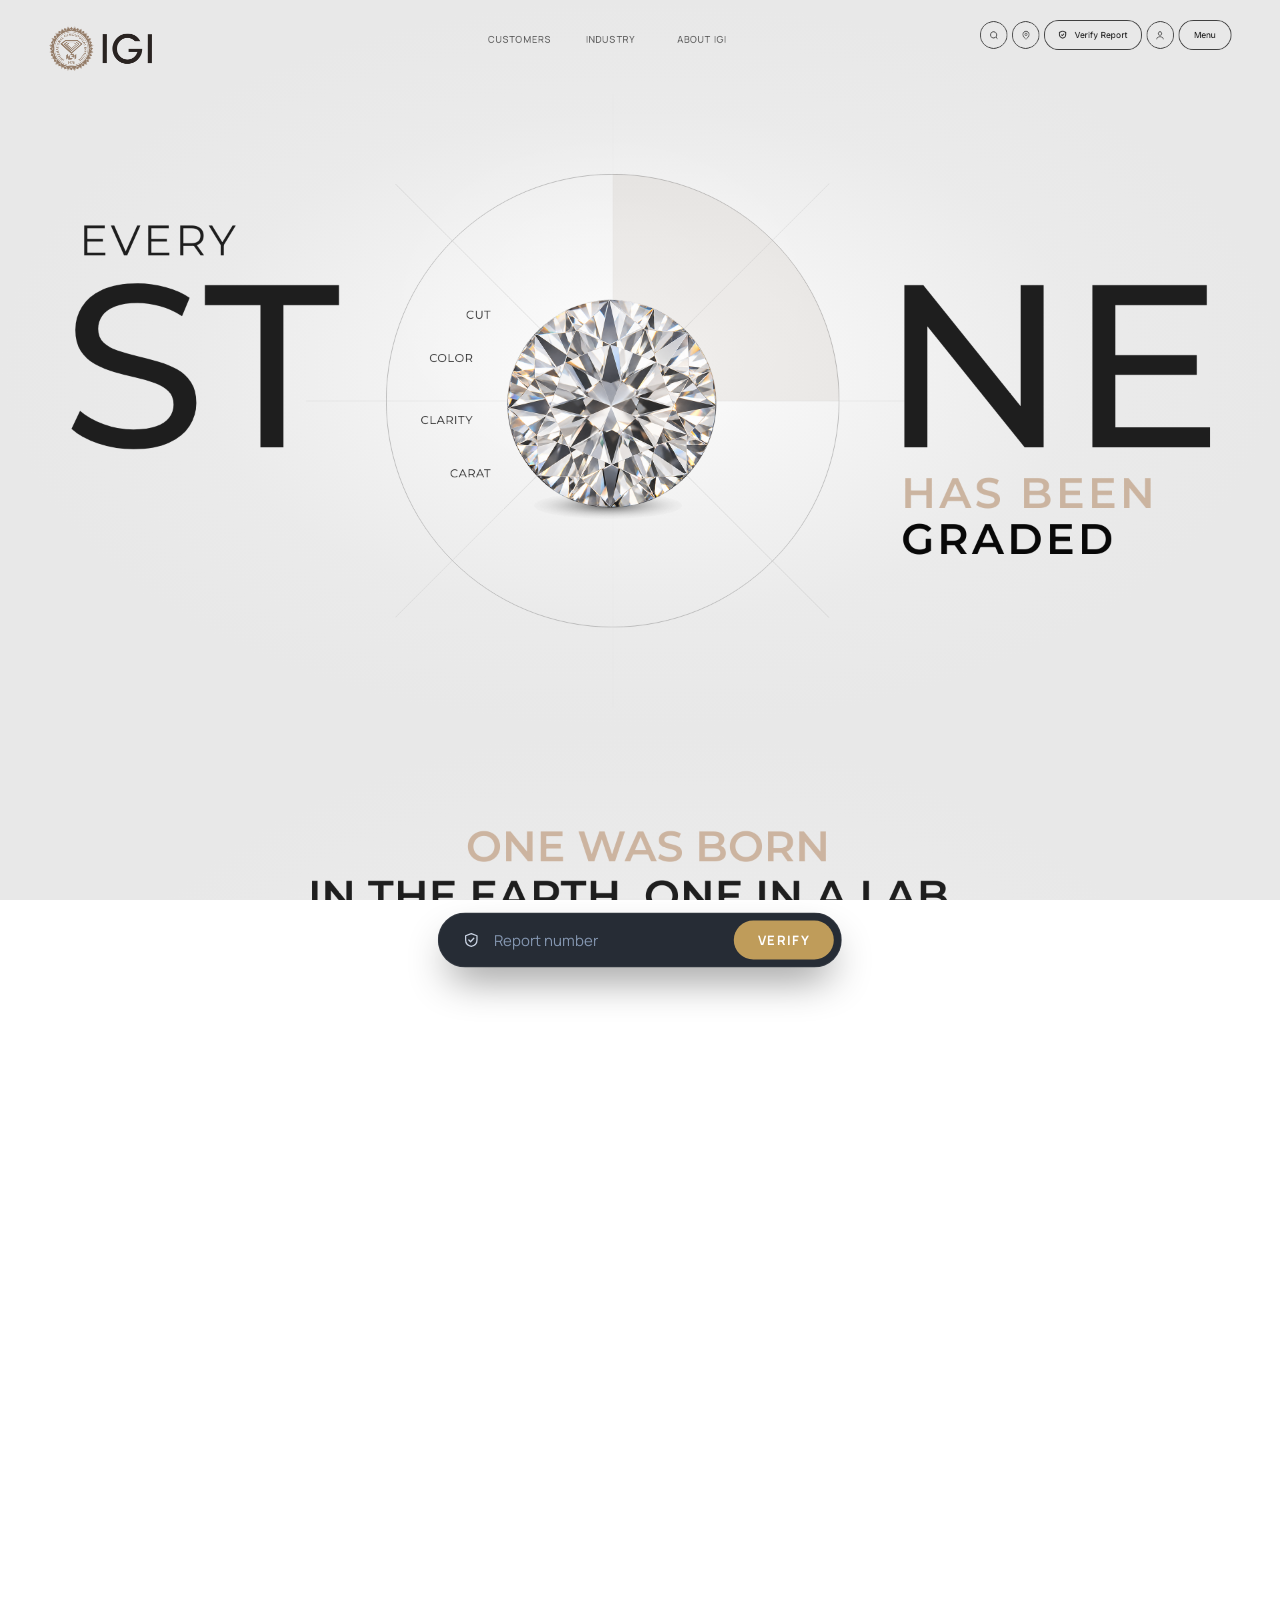
==== index.html @ 4af44712 "Moment section: looping muted background video (no controls, not clickable) over the picture Co-Auth" ====
<!doctype html>
<html lang="en">
<head>
<meta charset="utf-8">
<meta name="viewport" content="width=device-width, initial-scale=1">
<title>IGI – Every Stone Carries a Story</title>
<link rel="preconnect" href="https://fonts.googleapis.com">
<link rel="preconnect" href="https://fonts.gstatic.com" crossorigin>
<link href="https://fonts.googleapis.com/css2?family=Inter:wght@400&family=Manrope:wght@300;400&family=Montserrat:wght@400;500;600;700&display=swap" rel="stylesheet">
<link rel="stylesheet" href="styles.css">
</head>
<body>
<div id="viewport"><div id="pin"><main id="stage">
<div class="a " style="left:504px;top:2111.489px;width:1152px;height:917.63px"><img src="assets/glow.svg" alt="" class="fill"></div>
<div class="a " style="left:0;top:1093px;width:1920px;height:1533px;opacity:.5;background:radial-gradient(ellipse 960px 766.5px at 50% 50%,#f8f8f8 0,rgba(189,189,189,.62) 69.7%,#d1d1d1 100%)"></div>
<div class="a " style="left:0;top:4834px;width:1920px;height:1174px;opacity:.5;background:radial-gradient(ellipse 960px 587px at 50% 50%,#f8f8f8 0,rgba(189,189,189,.62) 69.7%,#d1d1d1 100%)"></div>
<div class="a " style="left:570.048px;top:3861.228px;width:1152px;height:918.485px"><img src="assets/glow1.svg" alt="" class="fill"></div>
<div class="a " style="left:0;top:0px;width:1920px;height:1093px;opacity:.5;background:radial-gradient(ellipse 960px 546.5px at 50% 50%,#f8f8f8 0,rgba(189,189,189,.62) 69.7%,#d1d1d1 100%)"></div>
<div class="a " style="left:332.928px;top:10.262px;width:1152px;height:918.485px"><img src="assets/glow1.svg" alt="" class="fill"></div>
<div class="a " style="left:0;top:7050px;width:1920px;height:1093px;opacity:.5;background:radial-gradient(ellipse 960px 546.5px at 50% 50%,#f8f8f8 0,rgba(189,189,189,.62) 69.7%,#d1d1d1 100%)"></div>
<div class="a" id="site-header" style="left:0;top:0">
<div class="a " style="left:74px;top:40px;width:154px;height:66px"><img src="assets/untitled21.png" alt="" class="cover"></div>
<nav class="a" style="left:732px;top:49px;width:357px;height:24px">
  <a class="navlink" href="#customers" style="left:0">Customers</a>
  <a class="navlink" href="#industry" style="left:147px">Industry</a>
  <a class="navlink" href="#about" style="left:284px">About IGI</a></nav>
<div class="a hdr-row" style="left:1470px;top:30px"><a class="hbtn" href="#"><img src="assets/ibtn.svg" alt="" class="hbg"><img src="assets/frame.svg" alt="" class="hico"></a><a class="hbtn" href="#"><img src="assets/ibtn.svg" alt="" class="hbg"><img src="assets/frame1.svg" alt="" class="hico"></a><a class="hpill" href="#" style="width:146.5px"><img src="assets/pill.svg" alt="" class="hbg"><span class="hin"><img src="assets/frame2.svg" alt="" class="hico"><span class="inter">Verify Report</span></span></a><a class="hbtn" href="#"><img src="assets/ibtn.svg" alt="" class="hbg"><img src="assets/frame3.svg" alt="" class="hico"></a><a class="hpill" href="#" style="width:79px"><img src="assets/pill1.svg" alt="" class="hbg"><span class="hin"><span class="inter">Menu</span></span></a></div>
</div>
<div class="a" id="hero" style="left:0;top:0">
<div class="a" id="hero-ring"><div class="a " style="left:579px;top:261px;width:680px;height:680px"><img src="assets/ellipse2.svg" alt="" class="fill"></div><div class="a fill-disc" id="fill" style="left:579px;top:261px;width:680px;height:680px"></div><div class="a" id="wedge" style="left:579px;top:261px;width:680px;height:680px"><div class="a" style="left:50%;right:0;top:0;bottom:50%"><img src="assets/ellipse3.svg" alt="" class="fill"></div><div class="a" style="left:50%;top:0;width:50%;height:50%"><div class="a" style="inset:-0.74% -0.74% 0 0"><img src="assets/ellipse4.svg" alt="" class="fill"></div></div></div><div class="a" style="left:0;top:0"><div class="a" style="left:458.5px;top:601px;width:921px;height:0;transform:rotate(90deg)"><img class="ln thin" src="assets/line13.svg" alt=""></div><div class="a" style="left:459px;top:601px;width:920px;height:0;transform:rotate(0deg)"><img class="ln thin" src="assets/line14.svg" alt=""></div><div class="a" style="left:458.996px;top:601px;width:920.008px;height:0;transform:rotate(45deg)"><img class="ln thin" src="assets/line15.svg" alt=""></div><div class="a" style="left:458.996px;top:601px;width:920.008px;height:0;transform:rotate(135deg)"><img class="ln thin" src="assets/line17.svg" alt=""></div></div></div>
<div class="a" id="words" style="left:0;top:0"><div class="word final"><span class="wl">ST</span><span class="wr">NE</span></div><div class="a cimg" style="left:689px;top:373.5px;width:460px;height:455px"><img src="assets/hero/circle/1.png" alt="" draggable="false" class="cover"></div><div class="a cimg" style="left:678px;top:371px;width:482px;height:460px"><img src="assets/hero/circle/2.png" alt="" draggable="false" class="cover"></div><div class="a cimg" style="left:704px;top:420px;width:430px;height:362px"><img src="assets/hero/circle/3.png" alt="" draggable="false" class="cover"></div><div class="a cimg" style="left:736.5px;top:429px;width:365px;height:360px"><img src="assets/hero/circle/4.png" alt="" draggable="false" class="cover"></div><div class="a cimg" style="left:659px;top:435px;width:520px;height:332px"><img src="assets/hero/circle/5.png" alt="" draggable="false" class="cover"></div><div class="a cimg" style="left:595px;top:371px;width:640px;height:427px"><img src="assets/diamond.png" alt="" class="cover" draggable="false"></div></div>
<div class="a mont4 caps nw" style="left:119px;top:221px;font-size:63.8px;line-height:278.538px;letter-spacing:5px;color:#1e1e1e">Every</div>
<div class="a mont6 caps nw hc" data-i="0" style="left:1352px;top:705px;font-size:63.8px;line-height:69px;letter-spacing:5px;color:#cbb4a0">Has been</div>
<div class="a mont6 caps nw hc" data-i="0" style="left:1352px;top:774px;font-size:63.8px;line-height:69px;letter-spacing:5px;color:#080808">graded</div>
<div class="a mont6 caps nw hc" data-i="1" style="left:1352px;top:705px;font-size:63.8px;line-height:69px;letter-spacing:5px;color:#cbb4a0">Has</div>
<div class="a mont6 caps nw hc" data-i="1" style="left:1352px;top:774px;font-size:63.8px;line-height:69px;letter-spacing:5px;color:#080808">fairness</div>
<div class="a mont6 caps nw hc" data-i="2" style="left:1352px;top:705px;font-size:63.8px;line-height:69px;letter-spacing:5px;color:#cbb4a0">Has</div>
<div class="a mont6 caps nw hc" data-i="2" style="left:1352px;top:774px;font-size:63.8px;line-height:69px;letter-spacing:5px;color:#080808">values</div>
<div class="a mont6 caps nw hc" data-i="3" style="left:1352px;top:705px;font-size:63.8px;line-height:69px;letter-spacing:5px;color:#cbb4a0">Has</div>
<div class="a mont6 caps nw hc" data-i="3" style="left:1352px;top:774px;font-size:63.8px;line-height:69px;letter-spacing:5px;color:#080808">protection</div>
<div class="a mont6 caps nw hc" data-i="4" style="left:1352px;top:705px;font-size:63.8px;line-height:69px;letter-spacing:5px;color:#cbb4a0">Has</div>
<div class="a mont6 caps nw hc" data-i="4" style="left:1352px;top:774px;font-size:63.8px;line-height:69px;letter-spacing:5px;color:#080808">truth</div>
<div class="a mont6 caps nw hc" data-i="5" style="left:1352px;top:705px;font-size:63.8px;line-height:69px;letter-spacing:5px;color:#cbb4a0">Carries</div>
<div class="a mont6 caps nw hc" data-i="5" style="left:1352px;top:774px;font-size:63.8px;line-height:69px;letter-spacing:5px;color:#080808">a Story</div>
<div class="a mont4 caps nw hc" data-i="0" style="left:537px;top:460px;width:200px;text-align:right;font-size:17px;line-height:24px;letter-spacing:1px;color:#222">Cut</div>
<div class="a mont4 caps nw hc" data-i="0" style="left:510px;top:525px;width:200px;text-align:right;font-size:17px;line-height:24px;letter-spacing:1px;color:#222">Color</div>
<div class="a mont4 caps nw hc" data-i="0" style="left:510px;top:618px;width:200px;text-align:right;font-size:17px;line-height:24px;letter-spacing:1px;color:#222">Clarity</div>
<div class="a mont4 caps nw hc" data-i="0" style="left:537px;top:698px;width:200px;text-align:right;font-size:17px;line-height:24px;letter-spacing:1px;color:#222">Carat</div>
<div class="a man4 nw late" data-d="0" style="left:1352px;top:861px;font-size:36.7px;line-height:36.317px;letter-spacing:1.4px;color:#111">We make sure it’s true</div>
<a class="btn solid late" data-d="1" href="#" style="left:1352px;top:951px"><span>EXPLORE IGI</span><img src="assets/arrow.svg" alt="" class="btn-arrow"></a>
<a class="btn ghost late" data-d="2" href="#" style="left:1612px;top:951px"><span>VERIFY A REPORT</span><img src="assets/arrow1.svg" alt="" class="btn-arrow"></a>
<div class="a" id="vid" style="left:439px;top:121px;width:960px;height:960px"><img class="cover" src="assets/hero/circle/vIDEOTHUMB.png" alt="" draggable="false"><video id="vidv" class="cover" src="assets/hero/circle/video.mp4" preload="none" playsinline style="opacity:0;pointer-events:none"></video><button id="vplay" type="button" aria-label="Play video"><img src="assets/hero/circle/play-button.png" alt="" draggable="false"></button></div>
</div>
<div class="a" style="left:136px;top:3598.5px;width:1649px;height:0;transform:rotate(0deg)"><img class="ln thin" src="assets/line18.svg" alt=""></div>
<div class="a nopt" style="left:calc(50% + 1.44px);top:1720px;width:2818.874px;height:2930.301px;transform:translateX(-50%)"><img src="assets/maskgroup.svg" alt="" class="fill"></div>
<div class="a mont6 caps nw" style="left:699px;top:1218px;font-size:64px;line-height:103.054px;color:#ccb4a0">ONE WAS BORN</div>
<div class="a mont6 caps nw" style="left:462px;top:1292px;font-size:64px;line-height:103.054px;color:#1e1e1e">in the earth, One in a lab</div>
<div class="a man3" style="left:980px;top:1406px;width:764px;height:131px;transform:translateX(-50%);text-align:center;letter-spacing:1px;color:#111;font-size:20px;line-height:26px">Natural diamonds form deep underground over millions of years. Lab-grown diamonds form in weeks. Chemically and optically they are the same. <span style="color:#000">So how can you tell them apart?</span></div>
<div class="a " style="left:571.47px;top:1633.46px;width:777.058px;height:777.058px"><img src="assets/ellipse12.svg" alt="" class="fill"></div>
<div class="a" id="arc" style="left:571.47px;top:1633.46px;width:777.058px;height:777.058px;opacity:0"><div class="a rc" style="left:388.53px;top:0;width:388.529px;height:777.058px"><div style="flex:none;position:relative;width:777.058px;height:388.529px;transform:rotate(90deg)"><div class="a" style="inset:-0.64% -0.32% 0 -0.32%"><img src="assets/ellipse17.svg" alt="" class="fill"></div></div></div><div class="a" style="left:384.53px;top:-3.46px;width:8px;height:0;transform:rotate(90deg)"><img class="ln" src="assets/line11.svg" alt=""></div><div class="a" style="left:384.53px;top:777.54px;width:8px;height:0;transform:rotate(90deg)"><img class="ln" src="assets/line11.svg" alt=""></div></div>
<div class="a" id="arcL" style="left:571.47px;top:1633.46px;width:777.058px;height:777.058px;transform:scaleX(-1);opacity:0"><div class="a rc" style="left:388.53px;top:0;width:388.529px;height:777.058px"><div style="flex:none;position:relative;width:777.058px;height:388.529px;transform:rotate(90deg)"><div class="a" style="inset:-0.64% -0.32% 0 -0.32%"><img src="assets/ellipse17.svg" alt="" class="fill"></div></div></div><div class="a" style="left:384.53px;top:-3.46px;width:8px;height:0;transform:rotate(90deg)"><img class="ln" src="assets/line11.svg" alt=""></div><div class="a" style="left:384.53px;top:777.54px;width:8px;height:0;transform:rotate(90deg)"><img class="ln" src="assets/line11.svg" alt=""></div></div>
<div class="a" style="left:1345px;top:2029px;width:8px;height:0;transform:rotate(0deg)"><img class="ln" src="assets/line10.svg" alt=""></div>
<div class="a " style="left:502.18px;top:1564.17px;width:915.642px;height:915.642px"><img src="assets/ellipse13.svg" alt="" class="fill"></div>
<div class="a" style="left:430px;top:2029px;width:1060px;height:0;transform:rotate(90deg)"><img class="ln thin" src="assets/line8.svg" alt=""></div>
<div class="a" style="left:430px;top:2029px;width:1060px;height:0;transform:rotate(0deg)"><img class="ln thin" src="assets/line9.svg" alt=""></div>
<div class="a cmp" id="cmp" style="left:689px;top:1791px;width:542px;height:477px"><img src="assets/natural.png" alt="" class="fill" draggable="false"><img src="assets/lab.png" alt="" class="fill" id="cmp-lab" draggable="false" style="clip-path:inset(0 0 0 50%)"></div>
<div class="a knob" id="knob" role="slider" tabindex="0" aria-label="Compare natural and lab-grown diamond" aria-valuemin="0" aria-valuemax="100" aria-valuenow="50" style="left:903.91px;top:1965.89px;width:112.187px;height:112.187px"><img src="assets/ellipse14.svg" alt="" class="fill" draggable="false"><div class="a" style="left:35.7px;top:48.7px;width:40.7637px;height:14.8479px"><img src="assets/group26.svg" alt="" class="fill" draggable="false"></div></div>
<div class="a" style="left:567px;top:2030px;width:8px;height:0;transform:rotate(0deg)"><img class="ln" src="assets/line10.svg" alt=""></div>
<div class="a side" id="txt-natL" style="left:0;top:0">
<div class="a eyebrow" style="left:126px;top:1805px">NATURAL DIAMOND</div>
<div class="a h50" style="left:126px;top:1901px;font-size:38px;line-height:42px"><span style="color:#ccb4a0">FORMED</span><br><span style="color:#000">BY TIME</span></div>
<div class="a body18" style="left:128px;top:2005px;width:282px">Created deep within the Earth under intense heat and pressure over millions of years.</div>
</div>
<div class="a side" id="txt-labR" style="left:0;top:0">
<div class="a eyebrow" style="left:1511px;top:1805px">LAB-GROWN DIAMOND</div>
<div class="a h50" style="left:1511px;top:1901px;font-size:38px;line-height:42px"><span style="color:#ccb4a0">GROWN</span><br><span style="color:#000">BY SCIENCE</span></div>
<div class="a body18" style="left:1513px;top:2005px;width:282px">Created deep within the Earth under intense heat and pressure over millions of years.</div>
</div>
<div class="a side" id="txt-labL" style="left:0;top:0">
<div class="a h50" style="left:126px;top:1805px;font-size:38px;line-height:42px"><span style="color:#ccb4a0">Created</span><br><span style="color:#000">by innovation</span></div>
<div class="a body18" style="left:128px;top:1909px;width:300px">Grown with advanced technology that replicates nature’s own process, lab-grown diamonds share the same physical, chemical and optical properties as natural ones. Modern in origin, identical in composition, and made to shine just as beautifully.</div>
<div class="a eyebrow clink" style="left:128px;top:2135px"><a href="#">Know more</a></div>
</div>
<div class="a side" id="txt-natR" style="left:0;top:0">
<div class="a h50" style="left:1480px;top:1805px;font-size:38px;line-height:42px"><span style="color:#ccb4a0">Shaped</span><br><span style="color:#000">by nature</span></div>
<div class="a body18" style="left:1482px;top:1909px;width:300px">Born deep within the Earth, natural diamonds form over billions of years under extraordinary heat and pressure. Rare, enduring and timeless, each carries a story shaped by nature — and no two are exactly alike.</div>
<div class="a eyebrow clink" style="left:1482px;top:2135px"><a href="#">Know more</a></div>
</div>
<div class="a" id="lab" data-s="0" style="left:0;top:0;width:1920px">
<div class="a lstep on" data-i="0" style="left:0;top:0"><div class="a eyebrow" style="left:126px;top:2770px">Step one</div><div class="a h50" style="left:126px;top:2866px"><span style="color:#ccb4a0">It arrives</span><br><span style="color:#000">without a name.</span></div><div class="a body18" style="left:128px;top:2992px;width:387px">Every stone is logged anonymously. Our graders never know who sent it — so nothing but the stone itself can influence the result.</div></div>
<div class="a lstep" data-i="1" style="left:0;top:0"><div class="a eyebrow" style="left:126px;top:2770px">Step two</div><div class="a h50" style="left:126px;top:2866px"><span style="color:#ccb4a0">We ask where</span><br><span style="color:#000">it came from.</span></div><div class="a body18" style="left:128px;top:2992px;width:387px">Advanced screening instruments confirm whether a diamond is natural or laboratory-grown, and detect treatments invisible to the eye.</div></div>
<div class="a lstep" data-i="2" style="left:0;top:0"><div class="a eyebrow" style="left:126px;top:2770px">Step three</div><div class="a h50" style="left:126px;top:2866px"><span style="color:#ccb4a0">Several experts.</span><br><span style="color:#000">One standard.</span></div><div class="a body18" style="left:128px;top:2992px;width:387px">Multiple gemologists independently assess the 4Cs — Carat, Color, Clarity and Cut — under controlled lighting and magnification.</div></div>
<div class="a lstep" data-i="3" style="left:0;top:0"><div class="a eyebrow" style="left:126px;top:2770px">Step four</div><div class="a h50" style="left:126px;top:2866px"><span style="color:#ccb4a0">A signature,</span><br><span style="color:#000">in light.</span></div><div class="a body18" style="left:128px;top:2992px;width:387px">A microscopic laser inscription on the girdle links the stone permanently to its report — invisible to the eye, readable under a loupe.</div></div>
<div class="a lstep" data-i="4" style="left:0;top:0"><div class="a eyebrow" style="left:126px;top:2770px">Step five</div><div class="a h50" style="left:126px;top:2866px"><span style="color:#ccb4a0">Its story,</span><br><span style="color:#000">on record.</span></div><div class="a body18" style="left:128px;top:2992px;width:387px">A secure IGI report is issued and stored online — so anyone, anywhere, can verify it in seconds.</div></div>
<div class="a mont7 caps lstep bigw on" data-i="0" style="left:0;top:3241px;width:1920px;height:30px;font-size:257.706px;line-height:88.526px;color:#010101;display:flex;align-items:center;justify-content:center;white-space:nowrap">Intake</div>
<div class="a mont7 caps lstep bigw" data-i="1" style="left:0;top:3241px;width:1920px;height:30px;font-size:257.706px;line-height:88.526px;color:#010101;display:flex;align-items:center;justify-content:center;white-space:nowrap">Screening</div>
<div class="a mont7 caps lstep bigw" data-i="2" style="left:0;top:3241px;width:1920px;height:30px;font-size:257.706px;line-height:88.526px;color:#010101;display:flex;align-items:center;justify-content:center;white-space:nowrap">Grading</div>
<div class="a mont7 caps lstep bigw" data-i="3" style="left:0;top:3241px;width:1920px;height:30px;font-size:257.706px;line-height:88.526px;color:#010101;display:flex;align-items:center;justify-content:center;white-space:nowrap">Inscription</div>
<div class="a mont7 caps lstep bigw" data-i="4" style="left:0;top:3241px;width:1920px;height:30px;font-size:257.706px;line-height:88.526px;color:#010101;display:flex;align-items:center;justify-content:center;white-space:nowrap">Report</div>
<div class="a diaw" style="left:calc(50% + 20px);top:3047px;width:582px;height:388px;transform:translateX(-50%)"><img src="assets/diamond.png" alt="" class="cover"></div>
<div class="a ov o4 rpt" style="left:973px;top:2772px;width:567px;height:346px"><div class="rpt-in"><div class="rpt-head"><img src="assets/social/logo.png" alt="" class="rpt-logo" draggable="false"><b>Natural Diamond Grading Report</b></div><div class="rpt-meta"><div><span>Report No.</span><b>XX 000 000 000</b></div><div><span>Date</span><b>00 Month 0000</b></div></div><div class="rpt-cols"><div class="rpt-col"><div class="rpt-sec">Grading Results</div><div class="rpt-row"><span>Shape &amp; Cut</span><b>Round Brilliant</b></div><div class="rpt-row"><span>Carat Weight</span><b>1.02 ct</b></div><div class="rpt-row"><span>Color Grade</span><b>F</b></div><div class="rpt-row"><span>Clarity Grade</span><b>VVS2</b></div><div class="rpt-row"><span>Cut Grade</span><b>Excellent</b></div></div><div class="rpt-col"><div class="rpt-sec">Additional Information</div><div class="rpt-row"><span>Polish</span><b>Excellent</b></div><div class="rpt-row"><span>Symmetry</span><b>Excellent</b></div><div class="rpt-row"><span>Fluorescence</span><b>None</b></div><div class="rpt-row"><span>Inscription</span><b>IGI XX000000000</b></div></div></div><div class="rpt-foot"><div class="rpt-bar"></div><div class="rpt-ver"><span>Verify online</span><b>igi.org</b></div><div class="rpt-stamp">IGI<br>VERIFIED</div></div></div></div>
<svg class="a ovl" style="left:689px;top:3047px;width:582px;height:388px;overflow:visible;pointer-events:none" viewBox="0 0 582 388">
  <defs><mask id="dmask" maskUnits="userSpaceOnUse" x="0" y="0" width="582" height="388" style="mask-type:alpha"><image href="assets/diamond.png" x="0" y="0" width="582" height="388"/></mask></defs>
  <g class="ov o1" mask="url(#dmask)"><rect class="scanline" x="0" y="0" width="582" height="2" fill="#2FB8DD" opacity=".9"/><rect class="scanline" x="0" y="-12" width="582" height="16" fill="#2FB8DD" opacity=".2"/></g>
  <g class="ov o2" fill="none" stroke="#957d69" stroke-width="1" stroke-dasharray="7 7">
    <line x1="60" y1="418" x2="522" y2="418"/><line x1="60" y1="406" x2="60" y2="430"/><line x1="522" y1="406" x2="522" y2="430"/>
    <line x1="560" y1="70" x2="560" y2="372"/><circle cx="226" cy="150" r="20"/></g>
  <g class="ov o3"><line x1="700" y1="40" x2="406" y2="116" stroke="#FF5F7A" stroke-width="2"/><circle cx="406" cy="116" r="11" fill="#FF8FA2"/><circle cx="406" cy="116" r="29" fill="#FF5F7A" opacity=".25"/></g>
</svg>
<div class="a cpanel" style="left:973px;top:2846px;width:567px;height:248px;background:#fbfbfb"></div>
<div class="a rc " style="left:947px;top:3052px;width:81.962px;height:81.962px"><div style="transform:rotate(-150deg)"><div class="cpoly" style="position:relative;width:60px;height:60px"><div class="a" style="left:6.7%;right:6.7%;top:0;bottom:25%"><img src="assets/polygon1.svg" alt="" class="fill"></div></div></div></div>
<div class="a cstep on" data-i="0" style="left:0;top:0"><div class="a eyebrow" style="left:1011.99px;top:2866px">Intake</div><div class="a h50" style="left:1011.99px;top:2914px;color:#ccb4a0">Sample A‑48213</div><div class="a body18" style="left:1011.99px;top:2969px;width:387px">Client identity: anonymised</div></div>
<div class="a cstep" data-i="1" style="left:0;top:0"><div class="a eyebrow" style="left:1011.99px;top:2866px">Screening</div><div class="a h50" style="left:1011.99px;top:2914px;color:#ccb4a0">Natural origin</div><div class="a body18 oklist" style="left:1011.99px;top:2975px;width:480px"><div class="ok">Origin confirmed</div><div class="ok">No treatment detected</div><div class="ok">Not a simulant</div></div><div class="a eyebrow clink" style="left:1240px;top:2866px;width:270px;text-align:right"><a href="#">How gems are tested</a></div></div>
<div class="a cstep" data-i="2" style="left:0;top:0"><div class="a eyebrow" style="left:1011.99px;top:2866px">Grading</div><div class="a callout" style="left:1011.99px;top:2916px"><span class="cl">Carat</span><span class="cv">1.02</span></div><div class="a callout" style="left:1261.99px;top:2916px"><span class="cl">Color</span><span class="cv">F</span></div><div class="a callout" style="left:1011.99px;top:2996px"><span class="cl">Clarity</span><span class="cv">VVS2</span></div><div class="a callout" style="left:1261.99px;top:2996px"><span class="cl">Cut</span><span class="cv">Excellent</span></div><div class="a eyebrow clink" style="left:1240px;top:2866px;width:270px;text-align:right"><a href="#">Explore the 4Cs</a></div></div>
<div class="a cstep" data-i="3" style="left:0;top:0"><div class="a eyebrow" style="left:1011.99px;top:2866px">Inscription</div><div class="a h50" style="left:1011.99px;top:2914px;color:#ccb4a0">Laser etched</div><div class="a inscr" style="left:1011.99px;top:2985px">GIRDLE · <span class="typed"><span>IGI XX000000000</span></span></div><div class="a eyebrow clink" style="left:1240px;top:2866px;width:270px;text-align:right"><a href="#">Laser inscription</a></div></div>
<div class="a cstep" data-i="4" style="left:0;top:0"></div>
<div class="a steps" style="left:136px;top:3526px;width:1700px;height:65.5px"><span class="mont7 on" style="left:0px">Intake</span><span class="mont6" style="left:331px">Screening</span><span class="mont6" style="left:663px">Grading</span><span class="mont6" style="left:995px">Inscription</span><span class="mont6" style="left:1331px">Report</span></div>
<div class="a tabfill" style="left:136px;top:3597.5px;width:319.29px;height:1px;background:#000;transform-origin:0 50%;transform:scaleX(0)"></div>
<div class="a tabfill" style="left:466.437px;top:3597.5px;width:318.49px;height:1px;background:#000;transform-origin:0 50%;transform:scaleX(0)"></div>
<div class="a tabfill" style="left:800.059px;top:3597.5px;width:318.49px;height:1px;background:#000;transform-origin:0 50%;transform:scaleX(0)"></div>
<div class="a tabfill" style="left:1129.7px;top:3597.5px;width:319.29px;height:1px;background:#000;transform-origin:0 50%;transform:scaleX(0)"></div>
<div class="a tabfill" style="left:1465.71px;top:3597.5px;width:319.29px;height:1px;background:#000;transform-origin:0 50%;transform:scaleX(0)"></div>
</div>
<div class="a" id="reports" style="left:0;top:0;width:1920px">
<div class="a eyebrow" style="left:116px;top:4057px">The Report</div>
<div class="a h50" style="left:116px;top:4153px;width:459px"><span style="color:#ccb4a0">A promise,</span><br><span style="color:#000">written down.</span></div>
<div class="a body18" style="left:118px;top:4279px;width:387px">Every stone, setting and story deserves the right document. Explore IGI’s family of reports.</div>
<div class="a eyebrow clink" style="left:118px;top:4395px"><a href="#">Reports overview</a></div>
<article class="rcard" data-i="0" style="left:613px;top:3946px;width:569px;height:888px;z-index:100"><div class="a rcirc" style="left:0;top:0;width:569px;height:569px"><img src="assets/ellipse18.svg" alt="" class="fill"></div><div class="a eyebrow rtx" style="left:135px;top:97px">One</div><div class="a h50 ct rtx rtitle" style="left:135px;top:163px;width:350px">Natural Diamond<br>Report</div><div class="a body rtx" style="left:145px;top:330px;width:301px;font-size:16px;line-height:28.1px">A complete assessment of a natural diamond’s 4Cs, proportions and characteristics.</div><div class="a eyebrow rtx" style="left:145px;top:440px;width:129px"><a href="#">Learn more</a></div><div class="a rc rlab" style="left:226px;top:628px;width:44px;height:201px"><div class="eyebrow" style="transform:rotate(-90deg);width:201px;height:44px;overflow:visible;text-align:left">Natural Diamond</div></div><div class="a" style="left:284.5px;top:569px;width:0;height:319px"><div style="position:absolute;left:0;top:0;width:319px;height:1px;transform-origin:0 0;transform:rotate(90deg)"><img class="ln" src="assets/vector2.svg" alt=""></div></div></article>
<article class="rcard" data-i="1" style="left:790px;top:3946px;width:569px;height:888px;z-index:99"><div class="a rcirc" style="left:0;top:0;width:569px;height:569px"><img src="assets/ellipse18.svg" alt="" class="fill"></div><div class="a eyebrow rtx" style="left:135px;top:97px">Two</div><div class="a h50 ct rtx rtitle" style="left:135px;top:163px;width:350px">Lab Grown Diamond<br>Report</div><div class="a body rtx" style="left:145px;top:330px;width:301px;font-size:16px;line-height:28.1px">Clear disclosure of laboratory-grown origin, with the same rigorous 4Cs grading.</div><div class="a eyebrow rtx" style="left:145px;top:440px;width:129px"><a href="#">Learn more</a></div><div class="a rc rlab" style="left:226px;top:628px;width:44px;height:201px"><div class="eyebrow" style="transform:rotate(-90deg);width:201px;height:44px;overflow:visible;text-align:left">Lab Grown Diamond</div></div><div class="a" style="left:284.5px;top:569px;width:0;height:319px"><div style="position:absolute;left:0;top:0;width:319px;height:1px;transform-origin:0 0;transform:rotate(90deg)"><img class="ln" src="assets/vector2.svg" alt=""></div></div></article>
<article class="rcard" data-i="2" style="left:896px;top:3946px;width:569px;height:888px;z-index:98"><div class="a rcirc" style="left:0;top:0;width:569px;height:569px"><img src="assets/ellipse18.svg" alt="" class="fill"></div><div class="a eyebrow rtx" style="left:135px;top:97px">Three</div><div class="a h50 ct rtx rtitle" style="left:135px;top:163px;width:350px">Light Performance<br>Report</div><div class="a body rtx" style="left:145px;top:330px;width:301px;font-size:16px;line-height:28.1px">Measures brilliance, fire and scintillation — how a diamond returns light.</div><div class="a eyebrow rtx" style="left:145px;top:440px;width:129px"><a href="#">Learn more</a></div><div class="a rc rlab" style="left:226px;top:628px;width:44px;height:201px"><div class="eyebrow" style="transform:rotate(-90deg);width:201px;height:44px;overflow:visible;text-align:left">Light Performance</div></div><div class="a" style="left:284.5px;top:569px;width:0;height:319px"><div style="position:absolute;left:0;top:0;width:319px;height:1px;transform-origin:0 0;transform:rotate(90deg)"><img class="ln" src="assets/vector2.svg" alt=""></div></div></article>
<article class="rcard" data-i="3" style="left:977px;top:3946px;width:569px;height:888px;z-index:97"><div class="a rcirc" style="left:0;top:0;width:569px;height:569px"><img src="assets/ellipse18.svg" alt="" class="fill"></div><div class="a eyebrow rtx" style="left:135px;top:97px">Four</div><div class="a h50 ct rtx rtitle" style="left:135px;top:163px;width:350px">Fancy Colored Diamond<br>Report</div><div class="a body rtx" style="left:145px;top:330px;width:301px;font-size:16px;line-height:28.1px">Hue, tone, saturation and origin of colour, beyond the D–Z scale.</div><div class="a eyebrow rtx" style="left:145px;top:440px;width:129px"><a href="#">Learn more</a></div><div class="a rc rlab" style="left:226px;top:628px;width:44px;height:201px"><div class="eyebrow" style="transform:rotate(-90deg);width:201px;height:44px;overflow:visible;text-align:left">Fancy Colored Diamond</div></div><div class="a" style="left:284.5px;top:569px;width:0;height:319px"><div style="position:absolute;left:0;top:0;width:319px;height:1px;transform-origin:0 0;transform:rotate(90deg)"><img class="ln" src="assets/vector2.svg" alt=""></div></div></article>
<article class="rcard" data-i="4" style="left:1050px;top:3946px;width:569px;height:888px;z-index:96"><div class="a rcirc" style="left:0;top:0;width:569px;height:569px"><img src="assets/ellipse18.svg" alt="" class="fill"></div><div class="a eyebrow rtx" style="left:135px;top:97px">Five</div><div class="a h50 ct rtx rtitle" style="left:135px;top:163px;width:350px">Hearts & Arrows<br>Report</div><div class="a body rtx" style="left:145px;top:330px;width:301px;font-size:16px;line-height:28.1px">Confirms precise optical symmetry with Hearts & Arrows imagery.</div><div class="a eyebrow rtx" style="left:145px;top:440px;width:129px"><a href="#">Learn more</a></div><div class="a rc rlab" style="left:226px;top:628px;width:44px;height:201px"><div class="eyebrow" style="transform:rotate(-90deg);width:201px;height:44px;overflow:visible;text-align:left">Hearts & Arrows</div></div><div class="a" style="left:284.5px;top:569px;width:0;height:319px"><div style="position:absolute;left:0;top:0;width:319px;height:1px;transform-origin:0 0;transform:rotate(90deg)"><img class="ln" src="assets/vector2.svg" alt=""></div></div></article>
<article class="rcard" data-i="5" style="left:1112px;top:3946px;width:569px;height:888px;z-index:95"><div class="a rcirc" style="left:0;top:0;width:569px;height:569px"><img src="assets/ellipse18.svg" alt="" class="fill"></div><div class="a eyebrow rtx" style="left:135px;top:97px">Six</div><div class="a h50 ct rtx rtitle" style="left:135px;top:163px;width:350px">Identification<br>Report</div><div class="a body rtx" style="left:145px;top:330px;width:301px;font-size:16px;line-height:28.1px">Natural, laboratory-grown, treated or simulant — confirmed.</div><div class="a eyebrow rtx" style="left:145px;top:440px;width:129px"><a href="#">Learn more</a></div><div class="a rc rlab" style="left:226px;top:628px;width:44px;height:201px"><div class="eyebrow" style="transform:rotate(-90deg);width:201px;height:44px;overflow:visible;text-align:left">Identification</div></div><div class="a" style="left:284.5px;top:569px;width:0;height:319px"><div style="position:absolute;left:0;top:0;width:319px;height:1px;transform-origin:0 0;transform:rotate(90deg)"><img class="ln" src="assets/vector2.svg" alt=""></div></div></article>
<article class="rcard" data-i="6" style="left:1166px;top:3946px;width:569px;height:888px;z-index:94"><div class="a rcirc" style="left:0;top:0;width:569px;height:569px"><img src="assets/ellipse18.svg" alt="" class="fill"></div><div class="a eyebrow rtx" style="left:135px;top:97px">Seven</div><div class="a h50 ct rtx rtitle" style="left:135px;top:163px;width:350px">Colored Stone<br>Report</div><div class="a body rtx" style="left:145px;top:330px;width:301px;font-size:16px;line-height:28.1px">Species, variety and treatment disclosure for coloured gemstones.</div><div class="a eyebrow rtx" style="left:145px;top:440px;width:129px"><a href="#">Learn more</a></div><div class="a rc rlab" style="left:226px;top:628px;width:44px;height:201px"><div class="eyebrow" style="transform:rotate(-90deg);width:201px;height:44px;overflow:visible;text-align:left">Colored Stone</div></div><div class="a" style="left:284.5px;top:569px;width:0;height:319px"><div style="position:absolute;left:0;top:0;width:319px;height:1px;transform-origin:0 0;transform:rotate(90deg)"><img class="ln" src="assets/vector2.svg" alt=""></div></div></article>
<article class="rcard" data-i="7" style="left:1212px;top:3946px;width:569px;height:888px;z-index:93"><div class="a rcirc" style="left:0;top:0;width:569px;height:569px"><img src="assets/ellipse18.svg" alt="" class="fill"></div><div class="a eyebrow rtx" style="left:135px;top:97px">Eight</div><div class="a h50 ct rtx rtitle" style="left:135px;top:163px;width:350px">Jewellery<br>Report</div><div class="a body rtx" style="left:145px;top:330px;width:301px;font-size:16px;line-height:28.1px">Metal, centre and accent stones of a finished piece, in one document.</div><div class="a eyebrow rtx" style="left:145px;top:440px;width:129px"><a href="#">Learn more</a></div><div class="a rc rlab" style="left:226px;top:628px;width:44px;height:201px"><div class="eyebrow" style="transform:rotate(-90deg);width:201px;height:44px;overflow:visible;text-align:left">Jewellery</div></div><div class="a" style="left:284.5px;top:569px;width:0;height:319px"><div style="position:absolute;left:0;top:0;width:319px;height:1px;transform-origin:0 0;transform:rotate(90deg)"><img class="ln" src="assets/vector2.svg" alt=""></div></div></article>
<article class="rcard" data-i="8" style="left:1252px;top:3946px;width:569px;height:888px;z-index:92"><div class="a rcirc" style="left:0;top:0;width:569px;height:569px"><img src="assets/ellipse18.svg" alt="" class="fill"></div><div class="a eyebrow rtx" style="left:135px;top:97px">Nine</div><div class="a h50 ct rtx rtitle" style="left:135px;top:163px;width:350px">Pearl<br>Report</div><div class="a body rtx" style="left:145px;top:330px;width:301px;font-size:16px;line-height:28.1px">Pearl type, size, shape, lustre, surface and colour.</div><div class="a eyebrow rtx" style="left:145px;top:440px;width:129px"><a href="#">Learn more</a></div><div class="a rc rlab" style="left:226px;top:628px;width:44px;height:201px"><div class="eyebrow" style="transform:rotate(-90deg);width:201px;height:44px;overflow:visible;text-align:left">Pearl</div></div><div class="a" style="left:284.5px;top:569px;width:0;height:319px"><div style="position:absolute;left:0;top:0;width:319px;height:1px;transform-origin:0 0;transform:rotate(90deg)"><img class="ln" src="assets/vector2.svg" alt=""></div></div></article>
</div>
<div class="a" id="moment" style="left:0;top:0;width:1920px">
<div class="a" style="left:0;top:4834px;width:1920px;height:1174px;overflow:hidden"><img src="assets/moment.png" alt="" class="a" style="left:0;top:0;width:1920px;height:1174px;max-width:none" draggable="false"><video class="a nopt" src="assets/moment.mp4" poster="assets/moment.png" autoplay muted loop playsinline preload="auto" disablepictureinpicture disableremoteplayback aria-hidden="true" tabindex="-1" style="left:0;top:0;width:1920px;height:1174px;max-width:none;object-fit:cover"></video></div>
<div class="a eyebrow" style="left:276px;top:4971px">The Moment</div>
<div class="a mont5" style="left:274px;top:5046px;width:1000px;font-size:103px;line-height:103.054px;color:#1e1e1e;white-space:nowrap">Somewhere,<br>Someone Is About<br>To Say &nbsp;<span style="color:#ccb4a0">Yes.</span></div>
<div class="a man4" style="left:274px;top:5397px;width:728px;font-size:24px;line-height:46px;color:#111">Before they do, they deserve to know that what they’re holding is exactly what they were promised. It takes one number.</div>
<form class="a vform" id="vform" style="left:274px;top:5575px;width:681px;height:93px"><input id="vnum" type="text" placeholder="REPORT NUMBER" aria-label="Report number" autocomplete="off"><button type="submit"><span>Verify</span><svg width="28" height="16" viewBox="0 0 28 16" fill="none" stroke="#fff" stroke-width="1.6" stroke-linecap="round" stroke-linejoin="round"><path d="M1 8h25M19 1l7 7-7 7"/></svg></button></form>
<div class="a man4 vnote" id="vnote" style="left:274px;top:5688px;width:681px;text-align:center;font-size:17px;line-height:24px;color:#7a7a7a">Can’t find your number? <a href="#">How to read your report</a></div>
</div>
<div class="a" id="cust" style="left:0;top:0;width:1920px">
<div class="a" id="wheel"><div class="a " style="left:519px;top:6249px;width:680px;height:680px"><img src="assets/ellipse5.svg" alt="" class="fill"></div><div class="a" id="cwedge" style="left:519px;top:6249px;width:680px;height:680px"><div class="a" style="left:50%;right:0;top:0;bottom:50%"><img src="assets/ellipse6.svg" alt="" class="fill"></div><div class="a" style="left:50%;top:0;width:50%;height:50%"><div class="a" style="inset:-0.74% -0.74% 0 0"><img src="assets/ellipse7.svg" alt="" class="fill"></div></div></div><div class="a rc " style="left:886px;top:6239.1px;width:698.602px;height:698.602px"><div><div style="position:relative;width:493.986px;height:493.986px;transform:rotate(45deg)"><div class="a" style="inset:-0.51% -0.51% 0 0"><img src="assets/ellipse8.svg" alt="" class="fill"></div></div></div></div><div class="a" style="left:398.5px;top:6589px;width:921px;height:0;transform:rotate(90deg)"><img class="ln thin" src="assets/line13.svg" alt=""></div><div class="a" style="left:399px;top:6589px;width:920px;height:0;transform:rotate(0deg)"><img class="ln thin" src="assets/line16.svg" alt=""></div><div class="a" style="left:398.996px;top:6589px;width:920.008px;height:0;transform:rotate(45deg)"><img class="ln thin" src="assets/line15.svg" alt=""></div><div class="a" style="left:398.996px;top:6589px;width:920.008px;height:0;transform:rotate(135deg)"><img class="ln thin" src="assets/line17.svg" alt=""></div><div class="a" id="cgem" style="left:549.5px;top:6397px;width:607px;height:404px"><img src="assets/diamond.png" alt="" class="cover" id="cgemimg"><svg class="a" id="cincl" viewBox="0 0 200 160" style="left:0;top:0;width:100%;height:100%;overflow:visible;pointer-events:none;opacity:0" fill="#1B2A40"><circle cx="78" cy="62" r="2.4"/><circle cx="118" cy="84" r="1.8"/><circle cx="96" cy="30" r="1.5"/><path d="M110 55 l9 4" stroke="#1B2A40" stroke-width="1.4"/><circle cx="88" cy="100" r="1.6"/></svg></div></div>
<div class="a wquad" data-c="carat" style="left:859px;top:6249px;width:340px;height:340px;border-top-right-radius:340px"></div><div class="a wquad" data-c="color" style="left:859px;top:6589px;width:340px;height:340px;border-bottom-right-radius:340px"></div><div class="a wquad" data-c="clarity" style="left:519px;top:6589px;width:340px;height:340px;border-bottom-left-radius:340px"></div><div class="a wquad" data-c="cut" style="left:519px;top:6249px;width:340px;height:340px;border-top-left-radius:340px"></div>
<div class="a wtab on" data-c="carat" role="button" tabindex="0" aria-label="carat" style="left:0;top:0"><div class="a rc " style="left:1045px;top:6259px;width:56.307px;height:67.434px"><div style="transform:rotate(34.46deg)"><p class="mont6 caps nw wch" style="font-size:32px;line-height:65.5px;letter-spacing:3.5px;">C</p></div></div><div class="a rc " style="left:1065px;top:6276px;width:59.968px;height:66.532px"><div style="transform:rotate(38.66deg)"><p class="mont6 caps nw wch" style="font-size:32px;line-height:65.5px;letter-spacing:3.5px;">A</p></div></div><div class="a rc " style="left:1084px;top:6297px;width:63.66px;height:63.619px"><div style="transform:rotate(45.04deg)"><p class="mont6 caps nw wch" style="font-size:32px;line-height:65.5px;letter-spacing:3.5px;">r</p></div></div><div class="a rc " style="left:1105.05px;top:6321.14px;width:65.777px;height:61.108px"><div style="transform:rotate(49.51deg)"><p class="mont6 caps nw wch" style="font-size:32px;line-height:65.5px;letter-spacing:3.5px;">A</p></div></div><div class="a rc " style="left:1122px;top:6345px;width:64.429px;height:56.221px"><div style="transform:rotate(52.25deg)"><p class="mont6 caps nw wch" style="font-size:32px;line-height:65.5px;letter-spacing:3.5px;">t</p></div></div></div>
<div class="a wtab" data-c="color" role="button" tabindex="0" aria-label="color" style="left:0;top:0"><div class="a rc " style="left:1125.79px;top:6772px;width:67.434px;height:56.307px"><div style="transform:rotate(124.46deg)"><p class="mont6 caps nw wch" style="font-size:32px;line-height:65.5px;letter-spacing:3.5px;">C</p></div></div><div class="a rc " style="left:1110.94px;top:6792px;width:65.282px;height:58.406px"><div style="transform:rotate(128.66deg)"><p class="mont6 caps nw wch" style="font-size:32px;line-height:65.5px;letter-spacing:3.5px;">o</p></div></div><div class="a rc " style="left:1094.43px;top:6811px;width:60.788px;height:60.834px"><div style="transform:rotate(135.04deg)"><p class="mont6 caps nw wch" style="font-size:32px;line-height:65.5px;letter-spacing:3.5px;">l</p></div></div><div class="a rc " style="left:1067.69px;top:6832.05px;width:63.39px;height:67.725px"><div style="transform:rotate(139.51deg)"><p class="mont6 caps nw wch" style="font-size:32px;line-height:65.5px;letter-spacing:3.5px;">o</p></div></div><div class="a rc " style="left:1047.84px;top:6849px;width:59.384px;height:66.878px"><div style="transform:rotate(142.25deg)"><p class="mont6 caps nw wch" style="font-size:32px;line-height:65.5px;letter-spacing:3.5px;">r</p></div></div></div>
<div class="a wtab" data-c="cut" role="button" tabindex="0" aria-label="cut" style="left:0;top:0"><div class="a rc " style="left:549.58px;top:6324.7px;width:65.452px;height:59.885px"><div style="transform:rotate(-50.25deg)"><p class="mont6 caps nw wch" style="font-size:32px;line-height:65.5px;letter-spacing:3.5px;">C</p></div></div><div class="a rc " style="left:568.71px;top:6301.45px;width:65.563px;height:64.523px"><div style="transform:rotate(-46.05deg)"><p class="mont6 caps nw wch" style="font-size:32px;line-height:65.5px;letter-spacing:3.5px;">u</p></div></div><div class="a rc " style="left:591.88px;top:6284.96px;width:57.526px;height:63.57px"><div style="transform:rotate(-39.67deg)"><p class="mont6 caps nw wch" style="font-size:32px;line-height:65.5px;letter-spacing:3.5px;">t</p></div></div></div>
<div class="a wtab" data-c="clarity" role="button" tabindex="0" aria-label="clarity" style="left:0;top:0"><div class="a rc " style="left:628.87px;top:6857.96px;width:55.795px;height:67.653px"><div style="transform:rotate(-146.24deg)"><p class="mont6 caps nw wch" style="font-size:32px;line-height:65.5px;letter-spacing:3.5px;">C</p></div></div><div class="a rc " style="left:608.13px;top:6844.56px;width:56.362px;height:64.342px"><div style="transform:rotate(-142.05deg)"><p class="mont6 caps nw wch" style="font-size:32px;line-height:65.5px;letter-spacing:3.5px;">l</p></div></div><div class="a rc " style="left:582.01px;top:6824.23px;width:63.293px;height:63.978px"><div style="transform:rotate(-135.66deg)"><p class="mont6 caps nw wch" style="font-size:32px;line-height:65.5px;letter-spacing:3.5px;">a</p></div></div><div class="a rc " style="left:558.52px;top:6802.84px;width:65.471px;height:61.527px"><div style="transform:rotate(-131.19deg)"><p class="mont6 caps nw wch" style="font-size:32px;line-height:65.5px;letter-spacing:3.5px;">r</p></div></div><div class="a rc " style="left:548.26px;top:6791.09px;width:58.526px;height:49.658px"><div style="transform:rotate(-128.45deg)"><p class="mont6 caps nw wch" style="font-size:32px;line-height:65.5px;letter-spacing:3.5px;">i</p></div></div><div class="a rc " style="left:532.52px;top:6774.47px;width:65.168px;height:54.942px"><div style="transform:rotate(-125.96deg)"><p class="mont6 caps nw wch" style="font-size:32px;line-height:65.5px;letter-spacing:3.5px;">t</p></div></div><div class="a rc " style="left:515.18px;top:6751.07px;width:68.164px;height:52.033px"><div style="transform:rotate(-119.98deg)"><p class="mont6 caps nw wch" style="font-size:32px;line-height:65.5px;letter-spacing:3.5px;">y</p></div></div></div>
<div class="a" id="cticks" style="left:859px;top:6589px;width:0;height:0"></div>
<div class="a" id="cknob" role="slider" tabindex="0" aria-label="Grade" aria-valuemin="0" aria-valuemax="100" aria-valuenow="8" style="left:1260px;top:6271px;width:44px;height:44px"><div class="a" style="left:11.5px;top:11px;width:21px;height:22px"><img src="assets/ellipse21.svg" alt="" class="fill" draggable="false"></div><div class="a" style="left:17px;top:17px;width:10px;height:10px"><img src="assets/ellipse22.svg" alt="" class="fill" draggable="false"></div></div>
<div class="a " style="left:1356px;top:6278px;width:13px;height:13px"><img src="assets/ellipse20.svg" alt="" class="fill"></div>
<div class="a eyebrow" style="left:113px;top:6403px">For Customers</div>
<div class="a h50" style="left:113px;top:6498px;width:330px;color:#ccb4a0">Know<br>what<br>you’re<br>looking<br>at.</div>
<div class="a eyebrow" id="cr-title" style="left:1555px;top:6387px">Carat</div>
<div class="a mont6 caps nw" id="cr-sub" style="left:1559px;top:6525px;font-size:16px;line-height:54.831px;color:#000">≈ 0.11 grams</div>
<div class="a h50" id="cr-val" style="left:1555px;top:6483px;width:260px;color:#957d69">0.55 ct</div>
<div class="a body18" id="cr-desc" style="left:1557px;top:6591px;width:261px">Carat measures weight, not size. One carat equals 0.2 grams — and larger stones are rarer.</div>
<div class="a eyebrow" style="left:1555px;top:6750px"><a href="#" style="text-decoration:underline">Full experience</a></div>
</div>
<div class="a" id="gem" style="left:0;top:-409px;width:1920px">
<img src="assets/lady.png" alt="" class="a" style="left:0;top:7459px;width:1920px;height:1093px;max-width:none" draggable="false">
<div class="a eyebrow" style="left:130px;top:7629px;font-size:15px;line-height:74px;letter-spacing:6px;color:#8a7667">The Gemologists <span style="color:#1e1e1e;font-weight:600">· School of Gemology</span></div>
<div class="a " style="left:740px;top:7666px;width:80px;height:1px;background:#cdbfae"></div>
<div class="a mont5" style="left:130px;top:7729px;width:900px;font-size:69.7px;line-height:96px;letter-spacing:-.5px;color:#1e1e1e">Behind Every Grade Is A Trained Eye, A Steady Hand And Years Of Practice.</div>
<div class="a man3" style="left:134px;top:8142px;width:760px;font-size:36px;line-height:50px;color:#6b6560">We don’t just grade diamonds — we teach the world how.</div>
<a class="btn solid" href="#" style="left:130px;top:8289px;height:72px;padding:0 54px;gap:26px;font-size:16px;letter-spacing:3.2px;border-radius:60px"><span>EXPLORE THE CAMPUS</span><img src="assets/arrow.svg" alt="" class="btn-arrow" style="width:30px;height:30px"></a>
<button class="btn ghost" id="gemgo" type="button" style="left:541px;top:8289px;height:72px;padding:0 54px;gap:22px;font-size:16px;letter-spacing:3.2px;border-radius:60px;border:1px solid #1e1e1e;background:none"><span>WATCH VIDEO</span><svg viewBox="0 0 24 24" width="22" height="22" class="btn-arrow" style="width:22px;height:22px"><path d="M7 4.5v15L19.5 12z" fill="currentColor"/></svg></button>
<div class="a" id="gembd"></div><div class="a gem-vid" id="gemcard" style="left:541px;top:8289px;width:384px;height:72px;overflow:hidden;border-radius:30px;background:#d8d4cf;border:0;box-shadow:0 30px 70px rgba(120,90,50,.18)"><div id="gemyt" data-yt="4XTCtpBPiKc"></div><img id="gempos" class="cover" src="assets/hero/circle/poster-image-lady.png" alt="" draggable="false"><div id="gemlab"><span>Watch the craft · 01:21</span></div><button id="gemx" type="button" aria-label="Close video"><svg viewBox="0 0 24 24" width="24" height="24"><path d="M5 5l14 14M19 5L5 19" stroke="#fff" stroke-width="2" stroke-linecap="round" fill="none"/></svg></button></div>
</div>
<section class="a" id="trade" style="left:0;top:8143px;width:1920px;height:2745px;background:#f4f4f4">
<img src="assets/list/main.png" alt="" class="a" style="left:962px;top:138px;width:767px;height:713px;max-width:none" draggable="false">
<div class="a eyebrow" style="left:208px;top:166px">The Trade · Industry</div>
<div class="a mont5" style="left:208px;top:252px;width:900px;font-size:101px;line-height:111px;color:#1e1e1e;white-space:nowrap">Millions Of<br>Stones.<br>One Standard.</div>
<div class="a man3" style="left:202px;top:634px;width:620px;font-size:23.5px;line-height:47px;color:#111;letter-spacing:1.5px;white-space:nowrap">From manufacturers and traders to retailers<br>&nbsp;on the high street — the trade relies on IGI<br>&nbsp;to grade at scale, without ever compromising<br>&nbsp;the standard.</div>
<div class="a " style="left:40px;top:955px;width:1840px;height:1px;background:#dcdcdc"></div>
<div class="a mont5" style="left:101px;top:1055px;font-size:78px;line-height:90px;color:#111;white-space:nowrap"><span class="cnt" data-to="1975" data-s="">1975</span></div>
<div class="a man4" style="left:101px;top:1168px;font-size:16px;line-height:24px;color:#8a8a8a;white-space:nowrap">Founded in Antwerp</div>
<svg class="a tarc" style="left:234px;top:1027px;width:104px;height:104px;overflow:visible" viewBox="0 0 104 104" fill="none"><path class="tarcp" d="M0 0A96 96 0 0 1 96 96" stroke="#cfcfcf" stroke-width="1.3" pathLength="1"/><circle class="tdot" cx="96" cy="96" r="4.5" fill="#957d69"/></svg>
<div class="a " style="left:454px;top:1040px;width:1px;height:150px;background:#dcdcdc"></div>
<div class="a mont5" style="left:595px;top:1055px;font-size:78px;line-height:90px;color:#111;white-space:nowrap"><span class="cnt" data-to="30" data-s="+">30+</span></div>
<div class="a man4" style="left:595px;top:1168px;font-size:16px;line-height:24px;color:#8a8a8a;white-space:nowrap">Laboratories worldwide</div>
<svg class="a tarc" style="left:728px;top:1027px;width:104px;height:104px;overflow:visible" viewBox="0 0 104 104" fill="none"><path class="tarcp" d="M0 0A96 96 0 0 1 96 96" stroke="#cfcfcf" stroke-width="1.3" pathLength="1"/><circle class="tdot" cx="96" cy="96" r="4.5" fill="#957d69"/></svg>
<div class="a " style="left:965px;top:1040px;width:1px;height:150px;background:#dcdcdc"></div>
<div class="a mont5" style="left:1096px;top:1055px;font-size:78px;line-height:90px;color:#111;white-space:nowrap"><span class="cnt" data-to="10" data-s="+">10+</span></div>
<div class="a man4" style="left:1096px;top:1168px;font-size:16px;line-height:24px;color:#8a8a8a;white-space:nowrap">Countries of operation</div>
<svg class="a tarc" style="left:1229px;top:1027px;width:104px;height:104px;overflow:visible" viewBox="0 0 104 104" fill="none"><path class="tarcp" d="M0 0A96 96 0 0 1 96 96" stroke="#cfcfcf" stroke-width="1.3" pathLength="1"/><circle class="tdot" cx="96" cy="96" r="4.5" fill="#957d69"/></svg>
<div class="a " style="left:1473px;top:1040px;width:1px;height:150px;background:#dcdcdc"></div>
<div class="a mont5" style="left:1597px;top:1055px;font-size:78px;line-height:90px;color:#111;white-space:nowrap"><span class="cnt" data-to="18" data-s="">18</span></div>
<div class="a man4" style="left:1597px;top:1168px;font-size:16px;line-height:24px;color:#8a8a8a;white-space:nowrap">Schools of Gemology</div>
<svg class="a tarc" style="left:1737px;top:1027px;width:104px;height:104px;overflow:visible" viewBox="0 0 104 104" fill="none"><path class="tarcp" d="M0 0A96 96 0 0 1 96 96" stroke="#cfcfcf" stroke-width="1.3" pathLength="1"/><circle class="tdot" cx="96" cy="96" r="4.5" fill="#957d69"/></svg>
<div class="a " style="left:40px;top:1268px;width:1840px;height:1px;background:#dcdcdc"></div>
<div class="a " style="left:40px;top:1468px;width:1840px;height:1px;background:#dcdcdc"></div>
<div class="a " style="left:40px;top:1668px;width:1840px;height:1px;background:#dcdcdc"></div>
<div class="a " style="left:40px;top:1868px;width:1840px;height:1px;background:#dcdcdc"></div>
<div class="a " style="left:40px;top:2068px;width:1840px;height:1px;background:#dcdcdc"></div>
<div class="a " style="left:40px;top:2268px;width:1840px;height:1px;background:#dcdcdc"></div>
<div class="a " style="left:40px;top:2468px;width:1840px;height:1px;background:#dcdcdc"></div>
<div class="a " style="left:40px;top:2668px;width:1840px;height:1px;background:#dcdcdc"></div>
<div class="a trow" style="left:40px;top:1268px;width:1840px;height:200px"><div class="a trnum" style="left:229px;top:85px">01</div><img src="assets/list/1.png" alt="" class="a tricon" style="left:322px;top:28px;width:145px;height:145px;max-width:none" draggable="false"><div class="a trtitle" style="left:589px;top:0;width:420px;height:200px">Diamond<br>Screening &amp;Sorting</div><div class="a" style="left:1003px;top:50px;width:1px;height:100px;background:#d6d6d6"></div><div class="a trdesc" style="left:1073px;top:0;width:430px;height:200px;white-space:nowrap">High-throughput detection of laboratory-<br>grown stones and simulants.</div><a class="a trbtn" href="#" aria-label="Diamond Screening &amp;Sorting" style="left:1510px;top:69.5px;width:61px;height:61px"><img src="assets/list/button.svg" alt="" class="trb-rest" draggable="false"></a></div>
<div class="a trow" style="left:40px;top:1468px;width:1840px;height:200px"><div class="a trnum" style="left:229px;top:85px">02</div><img src="assets/list/4.png" alt="" class="a tricon" style="left:322px;top:28px;width:145px;height:145px;max-width:none" draggable="false"><div class="a trtitle" style="left:589px;top:0;width:420px;height:200px">Laser Inscription</div><div class="a" style="left:1003px;top:50px;width:1px;height:100px;background:#d6d6d6"></div><div class="a trdesc" style="left:1073px;top:0;width:430px;height:200px;white-space:nowrap">Microscopic inscriptions that link each stone<br>to its report.</div><a class="a trbtn" href="#" aria-label="Laser Inscription" style="left:1510px;top:69.5px;width:61px;height:61px"><img src="assets/list/button.svg" alt="" class="trb-rest" draggable="false"></a></div>
<div class="a trow" style="left:40px;top:1668px;width:1840px;height:200px"><div class="a trnum" style="left:229px;top:85px">03</div><img src="assets/list/2.png" alt="" class="a tricon" style="left:322px;top:28px;width:145px;height:145px;max-width:none" draggable="false"><div class="a trtitle" style="left:589px;top:0;width:420px;height:200px">Origin Services</div><div class="a" style="left:1003px;top:50px;width:1px;height:100px;background:#d6d6d6"></div><div class="a trdesc" style="left:1073px;top:0;width:430px;height:200px;white-space:nowrap">Documentation that traces a diamond’s<br>journey from its source.</div><a class="a trbtn" href="#" aria-label="Origin Services" style="left:1510px;top:69.5px;width:61px;height:61px"><img src="assets/list/button.svg" alt="" class="trb-rest" draggable="false"></a></div>
<div class="a trow" style="left:40px;top:1868px;width:1840px;height:200px"><div class="a trnum" style="left:229px;top:85px">04</div><img src="assets/list/5.png" alt="" class="a tricon" style="left:322px;top:28px;width:145px;height:145px;max-width:none" draggable="false"><div class="a trtitle" style="left:589px;top:0;width:420px;height:200px">Appraisals &amp; Updated<br>Reports</div><div class="a" style="left:1003px;top:50px;width:1px;height:100px;background:#d6d6d6"></div><div class="a trdesc" style="left:1073px;top:0;width:430px;height:200px;white-space:nowrap">Independent valuations, duplicate and<br>updated reports.</div><a class="a trbtn" href="#" aria-label="Appraisals &amp; Updated Reports" style="left:1510px;top:69.5px;width:61px;height:61px"><img src="assets/list/button.svg" alt="" class="trb-rest" draggable="false"></a></div>
<div class="a trow" style="left:40px;top:2068px;width:1840px;height:200px"><div class="a trnum" style="left:229px;top:85px">05</div><img src="assets/list/6.png" alt="" class="a tricon" style="left:322px;top:28px;width:145px;height:145px;max-width:none" draggable="false"><div class="a trtitle" style="left:589px;top:0;width:420px;height:200px">Registration &amp; Recovery</div><div class="a" style="left:1003px;top:50px;width:1px;height:100px;background:#d6d6d6"></div><div class="a trdesc" style="left:1073px;top:0;width:430px;height:200px;white-space:nowrap">Register diamonds and report loss or theft to<br>support recovery.</div><a class="a trbtn" href="#" aria-label="Registration &amp; Recovery" style="left:1510px;top:69.5px;width:61px;height:61px"><img src="assets/list/button.svg" alt="" class="trb-rest" draggable="false"></a></div>
<div class="a trow" style="left:40px;top:2268px;width:1840px;height:200px"><div class="a trnum" style="left:229px;top:85px">06</div><img src="assets/list/3.png" alt="" class="a tricon" style="left:322px;top:28px;width:145px;height:145px;max-width:none" draggable="false"><div class="a trtitle" style="left:589px;top:0;width:420px;height:200px">Retail Training &amp; Co-<br>Branding</div><div class="a" style="left:1003px;top:50px;width:1px;height:100px;background:#d6d6d6"></div><div class="a trdesc" style="left:1073px;top:0;width:430px;height:200px;white-space:nowrap">Equip retail teams with gemological<br>knowledge and branded certification.</div><a class="a trbtn" href="#" aria-label="Retail Training &amp; Co- Branding" style="left:1510px;top:69.5px;width:61px;height:61px"><img src="assets/list/button.svg" alt="" class="trb-rest" draggable="false"></a></div>
<div class="a trow" style="left:40px;top:2468px;width:1840px;height:200px"><div class="a trnum" style="left:229px;top:85px">07</div><img src="assets/list/7.png" alt="" class="a tricon" style="left:322px;top:28px;width:145px;height:145px;max-width:none" draggable="false"><div class="a trtitle" style="left:589px;top:0;width:420px;height:200px">Tools &amp; Technology</div><div class="a" style="left:1003px;top:50px;width:1px;height:100px;background:#d6d6d6"></div><div class="a trdesc" style="left:1073px;top:0;width:430px;height:200px;white-space:nowrap">Advanced screening equipment and POS<br>solutions for retail.</div><a class="a trbtn" href="#" aria-label="Tools &amp; Technology" style="left:1510px;top:69.5px;width:61px;height:61px"><img src="assets/list/button.svg" alt="" class="trb-rest" draggable="false"></a></div>
</section>
<section class="a" id="world" style="left:0;top:10888px;width:1920px;height:1560px;background:#f8f7f4;overflow:hidden">
<img src="assets/map/map.png" alt="" class="a wmap" style="left:115px;top:463px;width:1670px;height:942px;max-width:none" draggable="false">
<div class="a wpulse" style="left:824px;top:793px;width:36px;height:36px"></div>
<div class="a eyebrow wrv" style="left:0;top:78px;width:1920px;text-align:center">The World · About IGI</div>
<div class="a mont5 wrv wd1" style="left:0;top:166px;width:1920px;text-align:center;font-size:79px;line-height:91.5px;color:#1e1e1e;white-space:nowrap">It Began In Antwerp, 1975.<br>Now It Travels everywhere<br><span style="color:#b99a6a">Diamonds Do.</span></div>
<div class="a man4 wrv wd2" style="left:0;top:462px;width:1920px;text-align:center;font-size:26px;line-height:45px;color:#111;white-space:nowrap">Laboratories and schools in the world’s great diamond and jewellery<br>centres — one standard, wherever you are.</div>
<div class="a wrv wd3 wpills" style="left:518px;top:1365px;width:883px;height:68px"><div class="wsel" style="left:0;width:316px"><select aria-label="Find a location"><option>Choose a laboratory or school…</option><option>Antwerp</option><option>Mumbai</option><option>New York</option><option>Dubai</option><option>Hong Kong</option><option>Tel Aviv</option><option>Bangkok</option><option>Tokyo</option></select><svg width="16" height="10" viewBox="0 0 16 10" fill="none" stroke="#111" stroke-width="2" stroke-linecap="round" stroke-linejoin="round" aria-hidden="true"><path d="M2 2l6 6 6-6"/></svg></div><a class="wpill" href="#" style="left:345px;width:212px">Find a Store Near You</a><a class="wpill" href="#" style="left:586px;width:133px">Our Legacy</a><a class="wpill" href="#" style="left:748px;width:135px">Leadership</a></div>
</section>
<section class="a" id="epilogue" style="left:0;top:12448px;width:1920px;height:1190px;background:#fbfaf8;overflow:hidden">
<div class="a eyebrow erv" style="left:105px;top:93px">Epilogue · Media &amp; Events</div>
<div class="a mont5 erv ed1" style="left:105px;top:255px;font-size:81px;line-height:110px;color:#12202b;white-space:nowrap">The Story <span style="color:#b99a6a">Continues.</span></div>
<a class="a erv ed1 enews" href="#" style="left:1638px;top:284px"><span>NEWSROOM</span><i class="ecirc"><svg width="20" height="12" viewBox="0 0 20 12" fill="none" stroke="currentColor" stroke-width="1.3" stroke-linecap="round" stroke-linejoin="round" aria-hidden="true"><path d="M1 6h17M13 1l5 5-5 5"/></svg></i></a>
<a class="a ecard erv ed2" href="#" style="left:105px;top:452px;width:640px;height:556px"><div class="eimg"><img src="assets/blog/1.png" alt="" draggable="false"></div><span class="etag" style="left:15px;width:165px">PRESS RELEASE</span><div class="etitle">Headline For The Lead Press Release Sits<br>Here, Across Two Lines.</div><div class="esub">Short standfirst summarising the announcement. · [Date]</div><i class="ecirc ecb" style="right:46px"><svg width="20" height="12" viewBox="0 0 20 12" fill="none" stroke="currentColor" stroke-width="1.3" stroke-linecap="round" stroke-linejoin="round" aria-hidden="true"><path d="M1 6h17M13 1l5 5-5 5"/></svg></i></a>
<a class="a ecard erv ed3" href="#" style="left:798px;top:452px;width:501px;height:556px"><div class="eimg"><img src="assets/blog/2.png" alt="" draggable="false"></div><span class="etag" style="left:31px;width:155px">TRADE SHOWS</span><div class="etitle">Meet Our Experts At The Next<br>International Fair.</div><div class="esub">See the calendar and book a meeting.</div><i class="ecirc ecb" style="right:58px"><svg width="20" height="12" viewBox="0 0 20 12" fill="none" stroke="currentColor" stroke-width="1.3" stroke-linecap="round" stroke-linejoin="round" aria-hidden="true"><path d="M1 6h17M13 1l5 5-5 5"/></svg></i></a>
<a class="a ecard erv ed4" href="#" style="left:1332px;top:452px;width:502px;height:556px"><div class="eimg"><img src="assets/blog/3.png" alt="" draggable="false"></div><span class="etag" style="left:29px;width:82px">BLOG</span><div class="etitle">Natural Or Lab-Grown? What<br>Your Report Tells You.</div><div class="esub">A plain-language guide for buyers.</div><i class="ecirc ecb" style="right:58px"><svg width="20" height="12" viewBox="0 0 20 12" fill="none" stroke="currentColor" stroke-width="1.3" stroke-linecap="round" stroke-linejoin="round" aria-hidden="true"><path d="M1 6h17M13 1l5 5-5 5"/></svg></i></a>
<a class="a elink erv ed5" href="#" style="left:108px;top:1080px">PRESS KIT<svg width="16" height="10" viewBox="0 0 20 12" fill="none" stroke="currentColor" stroke-width="1.5" stroke-linecap="round" stroke-linejoin="round"><path d="M1 6h17M13 1l5 5-5 5"/></svg></a>
<a class="a elink erv ed5" href="#" style="left:298px;top:1080px">EXPERIENCES<svg width="16" height="10" viewBox="0 0 20 12" fill="none" stroke="currentColor" stroke-width="1.5" stroke-linecap="round" stroke-linejoin="round"><path d="M1 6h17M13 1l5 5-5 5"/></svg></a>
<a class="a elink erv ed5" href="#" style="left:523px;top:1080px">BLOGS<svg width="16" height="10" viewBox="0 0 20 12" fill="none" stroke="currentColor" stroke-width="1.5" stroke-linecap="round" stroke-linejoin="round"><path d="M1 6h17M13 1l5 5-5 5"/></svg></a>
</section>
<section class="a" id="sustain" style="left:0;top:13638px;width:1920px;height:1400px;background:#f4f2ef;overflow:hidden">
<div class="a" style="left:0;top:--50px;width:1920px;height:1350px">
<div class="a eyebrow" style="left:105px;top:43px">Sustainability · ESG &amp; CSR</div>
<div class="a mont5" style="left:105px;top:100px;font-size:81px;line-height:110px;color:#12202b;white-space:nowrap">Responsible By <span style="color:#b99a6a">Design.</span></div>
<div class="a" style="left:360px;top:90px;width:1200px;height:1200px;border-radius:50%;background:radial-gradient(circle,rgba(255,255,255,.75) 0%,rgba(255,255,255,0) 62%);pointer-events:none"></div>
<div class="a srv sd1 snum" style="left:105px;top:280px"><span>01</span><i></i></div>
<div class="a srv sd1 snum" style="left:1685px;top:280px;width:140px;justify-content:flex-end"><i></i><span>02</span></div>
<div class="a srv sd2 simg" style="left:105px;top:387px;width:741px;height:377px"><img src="assets/sustain/1.png" alt="" draggable="false"></div>
<div class="a srv sd3 simg" style="left:1078px;top:397px;width:747px;height:383px"><img src="assets/sustain/2.png" alt="" draggable="false"></div>
<div class="a slab srv sd4" style="left:105px;top:845px">Sustainability (ESG)</div>
<div class="a h50 srv sd4" style="left:105px;top:895px;width:700px;color:#957d69;white-space:nowrap">INTEGRITY, BEYOND<br>THE STONE.</div>
<div class="a spar srv sd5" style="left:105px;top:1050px;width:640px">Our commitments to responsible operations, transparency and the<br>communities we serve.</div>
<a class="a scta srv sd5" href="#" style="left:105px;top:1163px"><span>OUR ESG APPROACH</span><svg width="22" height="14" viewBox="0 0 22 14" fill="none" stroke="#b8863a" stroke-width="1.6" stroke-linecap="round" stroke-linejoin="round" aria-hidden="true"><path d="M1 7h19M14 1l6 6-6 6"/></svg></a>
<div class="a slab srv sd4" style="left:1425px;top:872px;width:400px;text-align:right">CSR</div>
<div class="a h50 srv sd4" style="left:1183px;top:923px;width:650px;color:#957d69;white-space:nowrap">GIVING BACK, AROUND<br>THE WORLD.</div>
<div class="a spar srv sd5" style="left:1085px;top:1075px;width:740px;text-align:right;white-space:nowrap">Education, community and social initiatives supported by IGI.</div>
<a class="a scta scta-r srv sd5" href="#" style="left:1520px;top:1163px"><span>VISIT THE CSR MICROSITE</span><svg width="22" height="14" viewBox="0 0 22 14" fill="none" stroke="#b8863a" stroke-width="1.6" stroke-linecap="round" stroke-linejoin="round" aria-hidden="true"><path d="M1 7h19M14 1l6 6-6 6"/></svg></a>
</div>
</section>
<footer class="a" id="footer" style="left:0;top:15038px;width:1920px;height:895px;background:#fff">
<div class="a " style="left:0;top:632px;width:1920px;height:263px;background:#f7f7f6"></div>
<img src="assets/social/logo.png" alt="" class="a frv fd1" style="left:135px;top:125px;width:153px;height:66px;max-width:none" draggable="false">
<div class="a man4 frv fd1" style="left:135px;top:236px;width:420px;font-size:18.4px;line-height:27.5px;color:#111;white-space:nowrap">Independent grading, certification<br>and gemological education since 1975.</div>
<a class="a fsoc frv fd2" href="#" aria-label="LinkedIn" style="left:126px;top:310px;width:48px;height:48px"><img src="assets/social/linked%20in.svg" alt="" draggable="false" style="width:38px"></a>
<a class="a fsoc frv fd2" href="#" aria-label="Instagram" style="left:194px;top:310px;width:48px;height:48px"><img src="assets/social/Insta.svg" alt="" draggable="false" style="width:37px"></a>
<a class="a fsoc frv fd2" href="#" aria-label="YouTube" style="left:278px;top:310px;width:48px;height:48px"><img src="assets/social/Youtube.svg" alt="" draggable="false" style="width:43px"></a>
<a class="a fsoc frv fd2" href="#" aria-label="Facebook" style="left:355px;top:310px;width:48px;height:48px"><img src="assets/social/Facebook.svg" alt="" draggable="false" style="width:18px"></a>
<a class="a fsoc frv fd2" href="#" aria-label="X" style="left:428px;top:310px;width:48px;height:48px"><img src="assets/social/x.svg" alt="" draggable="false" style="width:32px"></a>
<div class="a mont4 frv fd3" style="left:131px;top:421px;font-size:40.5px;line-height:56px;color:#111;white-space:nowrap">Stay Informed</div>
<div class="a man4 frv fd3" style="left:135px;top:480px;font-size:17.8px;line-height:24px;color:#111;white-space:nowrap">Email for IGI updates</div>
<form class="a fform frv fd3" id="fform" style="left:129px;top:522px;width:306px;height:65px"><input id="femail" type="email" placeholder="Your email address" aria-label="Your email address" autocomplete="email" required><button type="submit" aria-label="Subscribe"><svg width="14" height="12" viewBox="0 0 14 12" fill="none" stroke="#fff" stroke-width="1.8" stroke-linecap="round" stroke-linejoin="round"><path d="M1 6h11M8 1.5 12.5 6 8 10.5"/></svg></button></form>
<div class="a man4 fmsg" id="fmsg" style="left:135px;top:597px;font-size:15px;line-height:20px;color:#6d6d6d;white-space:nowrap"></div>
<div class="a mont5 caps frv fd2" style="left:645px;top:132px;font-size:24.6px;line-height:36px;color:#111;white-space:nowrap">Company</div>
<a class="a flink frv fd3" href="#" style="left:645px;top:226px">Careers</a>
<a class="a flink frv fd3" href="#" style="left:645px;top:303px">Life at IGI</a>
<a class="a flink frv fd3" href="#" style="left:645px;top:380px">Investors</a>
<a class="a flink frv fd3" href="#" style="left:645px;top:457px">Affiliations</a>
<a class="a flink frv fd3" href="#" style="left:645px;top:534px">RJC</a>
<div class="a mont5 caps frv fd3" style="left:950px;top:132px;font-size:24.6px;line-height:36px;color:#111;white-space:nowrap">Contact Us</div>
<a class="a flink frv fd4" href="#" style="left:950px;top:226px">Offices</a>
<a class="a flink frv fd4" href="#" style="left:950px;top:303px">Schools</a>
<a class="a flink frv fd4" href="#" style="left:950px;top:380px">Write to Us</a>
<a class="a flink frv fd4" href="#" style="left:950px;top:457px">Report Concerns</a>
<div class="a mont5 caps frv fd4" style="left:1292px;top:132px;font-size:24.6px;line-height:36px;color:#111;white-space:nowrap">Resources</div>
<a class="a flink frv fd5" href="#" style="left:1292px;top:226px">API Reports</a>
<a class="a flink frv fd5" href="#" style="left:1292px;top:303px">Glossary</a>
<a class="a flink frv fd5" href="#" style="left:1292px;top:380px">Verify Report</a>
<a class="a flink frv fd5" href="#" style="left:1292px;top:457px">Find a Store</a>
<div class="a mont5 caps frv fd5" style="left:1624px;top:132px;font-size:24.6px;line-height:36px;color:#111;white-space:nowrap">Governance</div>
<a class="a flink frv fd6" href="#" style="left:1624px;top:226px">Code of Conduct</a>
<a class="a flink frv fd6" href="#" style="left:1624px;top:303px">Human Rights</a>
<a class="a flink frv fd6" href="#" style="left:1624px;top:380px">Sustainability (ESG)</a>
<a class="a flink frv fd6" href="#" style="left:1624px;top:457px">CSR</a>
<div class="a man4 frv fd4" style="left:661px;top:713px;font-size:18.6px;line-height:28px;color:#6d6d6d;white-space:nowrap">© 2026 International Gemological Institute</div>
<div class="a frv fd4" style="left:1052px;top:714px;width:1px;height:32px;background:#d6d6d6"></div>
<div class="a man4 frv fd4" style="left:1077px;top:713px;font-size:18.6px;line-height:28px;color:#6d6d6d;white-space:nowrap"><a class="fleg" href="#">Privacy</a> · <a class="fleg" href="#">Terms</a> · <a class="fleg" href="#">Cookies</a></div>
</footer>
</main></div></div>
<form class="fab" id="fab" aria-label="Verify a report"><svg width="17" height="19" viewBox="0 0 24 24" fill="none" stroke="#c9d3e3" stroke-width="1.8" stroke-linecap="round" stroke-linejoin="round" aria-hidden="true"><path d="M12 3 4 6v6c0 4.5 3.4 8 8 9 4.6-1 8-4.5 8-9V6z"/><path d="m8.5 12 2.5 2.5 4.5-5"/></svg><input id="fabnum" type="text" placeholder="Report number" aria-label="Report number" autocomplete="off"><button type="submit">Verify</button></form>
<script src="script.js"></script>
</body>
</html>
---- styles.css ----
*,*::before,*::after{box-sizing:border-box}
html,body{margin:0;background:#fff}
body{overflow-x:hidden;-webkit-font-smoothing:antialiased}
#viewport{width:100%;overflow:clip}
#stage{position:relative;width:1920px;height:15933px;overflow:hidden;background:#fff;transform-origin:0 0}
.a{position:absolute}
.rc{display:flex;align-items:center;justify-content:center}
p{margin:0}
a{color:inherit;text-decoration:none}
img{max-width:none}
.fill{position:absolute;inset:0;width:100%;height:100%;display:block}
.cover{position:absolute;inset:0;width:100%;height:100%;object-fit:cover;pointer-events:none}
.ln{display:block;width:100%;height:auto}
.nw{white-space:nowrap}
.caps{text-transform:uppercase}
.cap{text-transform:capitalize}
.mont4,.mont5,.mont6,.mont7,.eyebrow,.h50{font-family:'Montserrat',sans-serif}
.mont4{font-weight:400}.mont5{font-weight:500}.mont6{font-weight:600}.mont7{font-weight:700}
.man3,.man4,.body18,.body,.navlink,.btn{font-family:'Manrope',sans-serif}
.man3{font-weight:300}.man4{font-weight:400}
.dark{color:#1e1e1e;white-space:nowrap;text-transform:uppercase}
.eyebrow{font-weight:600;font-size:13px;line-height:65.5px;letter-spacing:3.5px;text-transform:uppercase;color:#010101;white-space:nowrap}
.h50{font-weight:600;font-size:50px;line-height:54.831px;text-transform:uppercase;white-space:nowrap}
.body18,.body{font-weight:400;font-size:18px;line-height:28.1px;letter-spacing:.5px;color:#6d6d6d}
.navlink{position:absolute;top:0;font-size:13.846px;line-height:20.769px;letter-spacing:1.1077px;text-transform:uppercase;color:rgba(0,0,0,.72);white-space:nowrap;transition:color .2s}
.navlink:hover{color:#000}
.btn{position:absolute;display:flex;align-items:center;gap:15.753px;height:47.26px;padding:0 19.692px;border-radius:39.383px;font-weight:300;font-size:11.815px;line-height:17.723px;letter-spacing:1.4178px;white-space:nowrap;transition:background .2s,color .2s}
.btn-arrow{width:23.63px;height:23.63px;display:block}
.btn.solid{background:#957d69;color:#fff}
.btn.solid:hover{background:#7d6858}
.btn.ghost{border:.25px solid #111;color:#111}
.btn.ghost:hover{background:#111;color:#fff}
.btn.ghost .btn-arrow{transition:filter .2s}
.btn.ghost:hover .btn-arrow{filter:brightness(0) invert(1)}
.btn.late{width:240px;height:58px;font-size:15px;line-height:22px;letter-spacing:1.6px;box-sizing:border-box;justify-content:space-between}
.steps span{position:absolute;top:0;font-size:13px;line-height:65.5px;letter-spacing:3.5px;text-transform:uppercase;white-space:pre;color:#010101}
.card .ct{color:#b3b3b3;white-space:normal;transition:color .25s}
.card.on .ct,.card:hover .ct{color:#ccb4a0}
.card .eyebrow a:hover{text-decoration:underline}
.inter{font-family:'Inter',sans-serif;font-weight:400;font-size:12.5px;color:#0a0a0a;white-space:nowrap;line-height:normal}
.hdr-row{display:flex;align-items:center;gap:7px;height:45px}
.hbtn,.hpill{position:relative;display:flex;align-items:center;justify-content:center;flex:none;height:44.8px}
.hbtn{width:41px;height:41px}
.hbg{position:absolute;inset:0;width:100%;height:100%;display:block}
.hico{position:relative;display:block;flex:none}
.hin{position:relative;display:flex;align-items:center;gap:11px}
.hbtn:hover .hbg,.hpill:hover .hbg{opacity:.6}
.ln.thin{height:1px;opacity:.38}

/* hero scroll animation */
#pin{position:fixed;inset:0;overflow:hidden}
#stage{will-change:transform}
.word{position:absolute;inset:0;opacity:0;pointer-events:none;will-change:opacity,translate}
.word.final{opacity:1}
.wl,.wr{position:absolute;font-family:'Montserrat',sans-serif;font-weight:500;font-size:347.409px;line-height:1;color:#1e1e1e;text-transform:uppercase;white-space:nowrap}
#wedge{display:none}
.late,.cimg,.hc{will-change:opacity,translate}
.cimg,.hc{opacity:0;pointer-events:none}
#site-header{will-change:opacity,translate}
.fill-disc{border-radius:50%;background:rgba(149,125,105,.1);--a:90deg;-webkit-mask:conic-gradient(#000 var(--a),transparent var(--a));mask:conic-gradient(#000 var(--a),transparent var(--a))}

/* natural / lab-grown comparison */
.cmp img{pointer-events:none;user-select:none}
.knob{cursor:grab;touch-action:none;border-radius:50%;outline:none}
.knob.drag{cursor:grabbing}
.knob:focus-visible{box-shadow:0 0 0 3px rgba(149,125,105,.6)}
.side{will-change:opacity,translate}
#arc,#arcL{transition:opacity .45s}

/* #lab: scroll-driven grading steps */
.lstep,.cstep{opacity:0;translate:0 30px;pointer-events:none;transition:opacity .7s cubic-bezier(.2,.7,.2,1),translate .7s cubic-bezier(.2,.7,.2,1)}
.lstep.on,.cstep.on{opacity:1;translate:0 0;pointer-events:auto}
.clink a{text-decoration:underline}
.oklist .ok{position:relative;padding-left:22px}
.oklist .ok::before{content:"";position:absolute;left:0;top:10px;width:8px;height:8px;border-radius:50%;background:#43c08a;box-shadow:0 0 8px #43c08a}
.callout .cl{display:block;font:600 11px/20px 'Montserrat',sans-serif;letter-spacing:3px;text-transform:uppercase;color:#6d6d6d}
.callout .cv{display:block;font:600 34px/40px 'Montserrat',sans-serif;color:#ccb4a0;text-transform:uppercase;white-space:nowrap}
.inscr{font:600 13px/20px 'Courier New',monospace;letter-spacing:.3em;color:#957d69;white-space:nowrap;border:1px solid rgba(149,125,105,.4);padding:8px 14px}
.typed{display:inline-block;vertical-align:bottom}
.typed>span{display:inline-block;overflow:hidden;white-space:nowrap;vertical-align:bottom;width:0;transition:width 1.6s steps(15)}
#lab[data-s="3"] .typed>span{width:15ch}
.ov{opacity:0;transition:opacity .6s}
#lab[data-s="1"] .o1,#lab[data-s="2"] .o2,#lab[data-s="3"] .o3,#lab[data-s="4"] .o4{opacity:1}
.scanline{animation:scan 2.2s ease-in-out infinite}
@keyframes scan{0%,100%{transform:translateY(24px)}50%{transform:translateY(372px)}}
.steps span{opacity:.4;transition:opacity .4s}
.steps span.on{opacity:1}
.tabfill{will-change:transform}

/* #reports: nine stacked report cards */
.rcard{position:absolute;transform-origin:285px 285px;transition:transform .55s cubic-bezier(.2,.8,.2,1)}
.rcard.on{transform:translateY(-14px) scale(1.035)}
.rcard .ct{color:#b3b3b3;white-space:normal;transition:color .3s}
.rcard.on .ct{color:#ccb4a0}
.rcard a:hover{text-decoration:underline}
.rtitle{overflow:visible}
.rcard{pointer-events:none}
.rcirc,.rlab{pointer-events:auto;cursor:pointer}
.rcirc{border-radius:50%}
.rcard .rtx{pointer-events:none}
.rcard.on .rtx{pointer-events:auto}

/* #moment: report number form */
.vform{display:flex;align-items:center;background:#fff;border-radius:60px;padding:0 12px 0 112px;box-shadow:0 6px 30px -12px rgba(0,0,0,.12)}
.vform input{flex:1;min-width:0;border:0;outline:0;background:transparent;font:400 14px/1 'Manrope',sans-serif;letter-spacing:3.5px;color:#111;text-transform:uppercase}
.vform input::placeholder{color:#8a8a8a}
.vform button{display:flex;align-items:center;gap:24px;height:70px;padding:0 46px 0 42px;border:0;border-radius:40px;background:#000;color:#fff;font:400 14px/1 'Manrope',sans-serif;letter-spacing:3.5px;text-transform:uppercase;cursor:pointer;transition:background .25s}
.vform button:hover{background:#957d69}
.vform:focus-within{box-shadow:0 0 0 2px #957d69,0 6px 30px -12px rgba(0,0,0,.12)}

/* #cust: 4Cs wheel */
.wtab{color:#010101;cursor:pointer;transition:color .3s}
.wtab.on{color:#957d69}
.wtab .wch{pointer-events:auto}
.wtab:not(.on):hover{color:#957d69}
.tk{position:absolute;left:0;top:0;font:600 13px/1 'Montserrat',sans-serif;letter-spacing:3.5px;color:#957d69;white-space:nowrap;text-transform:uppercase;pointer-events:none}
#cknob{cursor:grab;touch-action:none;border-radius:50%;outline:none}
#cknob.drag{cursor:grabbing}
#cknob:focus-visible{box-shadow:0 0 0 3px rgba(149,125,105,.45)}
#cgemimg{transition:filter .3s}
#cgem{transition:transform .35s}
#cincl{transition:opacity .35s}
#cwedge{transition:rotate .6s cubic-bezier(.2,.8,.2,1)}
#cr-title,#cr-val,#cr-sub,#cr-desc{transition:opacity .25s}
.nopt{pointer-events:none}
.wquad{cursor:pointer;transition:background .3s}
.wquad:hover{background:rgba(149,125,105,.06)}
.wquad.on{cursor:default}
.wquad.on:hover{background:transparent}
.wtab.hov{color:#957d69}
#cgem{pointer-events:none}

/* fixed "verify a report" bar */
.fab{position:fixed;left:50%;bottom:26px;z-index:55;display:flex;align-items:center;gap:12px;padding:7px 7px 7px 24px;border-radius:50px;background:#262c35;border:1px solid rgba(255,255,255,.06);box-shadow:0 20px 40px -10px rgba(0,0,0,.45);transform:translate(-50%,170%);transition:transform .5s cubic-bezier(.2,.7,.2,1)}
.fab.show{transform:translate(-50%,0)}
.fab input{width:230px;background:transparent;border:0;outline:0;color:#fff;font:400 15px/1 'Manrope',sans-serif}
.fab input::placeholder{color:#8496b0}
.fab button{border:0;border-radius:50px;padding:13px 24px;background:#bf9c5a;color:#fff;font:700 13px/1 'Manrope',sans-serif;letter-spacing:1.4px;text-transform:uppercase;cursor:pointer;transition:background .25s}
.fab button:hover{background:#a9874d}
.fab:focus-within{box-shadow:0 0 0 2px rgba(191,156,90,.6),0 20px 40px -10px rgba(0,0,0,.45)}
@media(max-width:600px){.fab input{width:140px}}

/* #trade */
.trow{cursor:default}
.trnum{font:500 20px/30px 'Montserrat',sans-serif;color:#6d6d6d}
.trtitle{display:flex;align-items:center;font:500 27px/34px 'Montserrat',sans-serif;color:#1e1e1e}
.trdesc{display:flex;align-items:center;font:400 16px/30px 'Manrope',sans-serif;color:#6d6d6d;letter-spacing:.2px}
.trbtn{display:flex;align-items:center;justify-content:center;border-radius:50%;background:transparent;transition:background .3s}
.trb-rest{position:absolute;left:0;top:0;width:61px;height:61px;max-width:none;transition:filter .3s}
.trow:hover .trbtn,.trbtn:focus-visible{background:#262626;outline:none}
.trow:hover .trb-rest,.trbtn:focus-visible .trb-rest{filter:brightness(0) invert(1)}
.tricon{transition:transform .6s cubic-bezier(.2,.8,.2,1)}
.trow:hover .tricon{transform:scale(1.06) rotate(-4deg)}
.trtitle,.trdesc,.trnum{transition:transform .4s}
.trow:hover .trtitle{transform:translateX(8px)}
.tarcp{stroke-dasharray:1;stroke-dashoffset:1;transition:stroke-dashoffset 1.4s cubic-bezier(.2,.7,.2,1)}
.tdot{opacity:0;transition:opacity .4s 1.1s}
#trade.in .tarcp{stroke-dashoffset:0}
#trade.in .tdot{opacity:1}
/* the big word: the old word vanishes at once, the new one rises from well below */
.lstep.bigw{translate:0 170px;transition:none}
.lstep.bigw.on{translate:0 0;transition:opacity 1.1s cubic-bezier(.2,.7,.2,1),translate 1.1s cubic-bezier(.2,.7,.2,1)}
/* left step text and right card: plain crossfade, the old step fades out while the new one fades in (no sliding) */
.lstep:not(.bigw),.cstep{translate:0 0;transition:opacity .6s ease}
.lstep:not(.bigw).on,.cstep.on{z-index:2;transition:opacity .9s ease}

/* #world */
.wpulse{border-radius:50%;border:1.5px solid rgba(190,155,94,.7);opacity:0;pointer-events:none}
#world.in .wpulse{animation:wpulse 2.6s ease-out 1.4s infinite}
@keyframes wpulse{0%{transform:scale(.4);opacity:.9}100%{transform:scale(3.2);opacity:0}}
.wsel,.wpill{position:absolute;top:0;height:68px;border:1px solid #d6d3cc;border-radius:34px;background:transparent;transition:background .25s,border-color .25s}
.wsel select{position:absolute;inset:0;width:100%;height:100%;padding:0 60px 0 30px;border:0;background:transparent;font:400 15.5px/1 'Manrope',sans-serif;color:#111;appearance:none;-webkit-appearance:none;cursor:pointer;outline:0;border-radius:34px;text-overflow:ellipsis}
.wsel svg{position:absolute;right:30px;top:29px;pointer-events:none}
.wpill{display:flex;align-items:center;justify-content:center;font:400 15.5px/1 'Manrope',sans-serif;color:#111;white-space:nowrap}
.wsel:hover,.wpill:hover,.wsel:focus-within{background:#fff;border-color:#b99a6a}

/* #epilogue */
.enews{display:flex;align-items:center;gap:20px;font:600 14px/1 'Montserrat',sans-serif;letter-spacing:3px;color:#12202b}
.ecirc{display:flex;align-items:center;justify-content:center;width:60px;height:60px;border:1px solid #b99a6a;border-radius:50%;color:#12202b;font-style:normal;transition:background .3s,color .3s,border-color .3s}
.enews:hover .ecirc,.ecard:hover .ecirc{background:#12202b;border-color:#12202b;color:#fff}
.ecard{background:#f8f7f4;border-radius:6px;overflow:hidden;box-shadow:0 14px 26px -20px rgba(18,32,43,.1);}
.eimg{position:absolute;left:0;top:0;width:100%;height:353px;overflow:hidden}
.eimg img{width:100%;height:100%;object-fit:cover;display:block;transition:transform 1.2s cubic-bezier(.2,.7,.2,1)}
.ecard:hover .eimg img{transform:scale(1.06)}
.etag{position:absolute;top:28px;height:40px;display:flex;align-items:center;justify-content:center;border:1px solid rgba(255,255,255,.85);color:#fff;font:600 12.5px/1 'Montserrat',sans-serif;letter-spacing:2.4px;white-space:nowrap}
.etitle{position:absolute;left:2px;top:384px;font:400 23.5px/36px 'Montserrat',sans-serif;color:#12202b;white-space:nowrap}
.esub{position:absolute;left:2px;top:495px;font:400 17.6px/22px 'Manrope',sans-serif;color:#12202b;white-space:nowrap}
.ecb{position:absolute;right:46px;top:476px;width:57px;height:57px;border-radius:50%}
.elink{display:flex;align-items:center;gap:12px;font:500 14px/1 'Montserrat',sans-serif;letter-spacing:2.6px;color:#12202b;white-space:nowrap}
.elink svg{transition:transform .3s}
.elink:hover svg{transform:translateX(5px)}

/* #sustain */
.snum{display:flex;align-items:center;gap:20px;font:500 14px/1 'Manrope',sans-serif;letter-spacing:2px;color:#9a6a3c}
.snum i{display:block;width:50px;height:1px;background:#9a6a3c}
.simg{overflow:hidden}
.simg img{width:100%;height:100%;display:block;object-fit:cover;transition:transform 1.4s cubic-bezier(.2,.7,.2,1)}
.simg:hover img{transform:scale(1.04)}
.slab{font:500 14.5px/1 'Manrope',sans-serif;letter-spacing:2.6px;text-transform:uppercase;color:#6d6d6d;white-space:nowrap}
.spar{font:400 17.4px/28px 'Manrope',sans-serif;color:#6d6d6d;letter-spacing:.1px}
.scta{display:flex;align-items:center;gap:20px;font:600 13.5px/1 'Montserrat',sans-serif;letter-spacing:2.4px;color:#12202b;white-space:nowrap;width:max-content;min-width:250px;padding-bottom:20px;border-bottom:1px solid #c9c2b8;box-sizing:border-box}
.scta-r{min-width:300px;justify-content:space-between}
.scta svg{transition:transform .3s}
.scta:hover svg{transform:translateX(6px)}
/* bg.png: its line artwork starts ~120px below the file's top edge, so it is scaled up and pulled up to start at the section's top edge and still reach the bottom */
#sustain{background:url(assets/sustain/bg.png) 50% -167px/2500px auto no-repeat,#f4f2ef!important}

/* #footer */
.fsoc{display:flex;align-items:center;justify-content:center}
.fsoc img{display:block;max-width:none;transition:transform .3s}
.fsoc:hover img{transform:translateY(-3px) scale(1.08)}
.flink{font:400 17.8px/26px 'Manrope',sans-serif;color:#111;white-space:nowrap;transition:color .25s,padding-left .25s}
.flink:hover{color:#957d69;padding-left:6px}
.fleg{color:inherit;transition:color .25s}
.fleg:hover{color:#111}
.fform{display:flex;align-items:center;background:#f4f3ef;border-radius:40px;padding:0 13px 0 22px}
.fform input{flex:1;min-width:0;border:0;outline:0;background:transparent;font:400 17.8px/1 'Manrope',sans-serif;color:#111}
.fform input::placeholder{color:#222}
.fform button{display:flex;align-items:center;justify-content:center;width:42px;height:42px;border:0;border-radius:50%;background:#050505;cursor:pointer;flex:none;transition:background .25s}
.fform button:hover{background:#957d69}
.fform:focus-within{box-shadow:0 0 0 2px rgba(149,125,105,.5)}
.wmap{mix-blend-mode:darken}
/* built report page (Report step), landscape */
.rpt{box-sizing:border-box;background:#fff;border:1px solid #ebe9e4;border-radius:3px;padding:9px;rotate:.7deg;box-shadow:0 24px 46px -26px rgba(18,32,43,.34)}
.rpt-in{height:100%;box-sizing:border-box;border:1px solid #cdbfae;padding:14px 22px 10px;display:flex;flex-direction:column}
.rpt-head{display:flex;align-items:center;justify-content:space-between;padding-bottom:8px;border-bottom:1.5px solid #1e1e1e}
.rpt-logo{width:74px;display:block}
.rpt-head b{font:600 12px/16px 'Montserrat',sans-serif;letter-spacing:2.2px;text-transform:uppercase;color:#1e1e1e}
.rpt-meta{display:flex;gap:46px;padding:7px 0 6px;border-bottom:1px dotted #cfc9bb}
.rpt-meta div{display:flex;align-items:baseline;gap:10px}
.rpt-meta span{font:600 9px/12px 'Montserrat',sans-serif;letter-spacing:2px;text-transform:uppercase;color:#957d69}
.rpt-meta b{font:600 12.5px/16px 'Montserrat',sans-serif;color:#1e1e1e;letter-spacing:.4px}
.rpt-cols{display:flex;gap:30px;flex:1;margin-top:6px}
.rpt-col{flex:1;display:flex;flex-direction:column}
.rpt-sec{font:700 9.5px/14px 'Montserrat',sans-serif;letter-spacing:2.4px;text-transform:uppercase;color:#957d69;margin:2px 0 1px}
.rpt-row{display:flex;justify-content:space-between;align-items:baseline;gap:10px;flex:1;padding:0;border-bottom:1px dotted #cfc9bb;font-family:'Manrope',sans-serif;align-items:center}
.rpt-row span{font-size:12.5px;color:#6d6d6d;white-space:nowrap}
.rpt-row b{font:600 12.5px/1 'Montserrat',sans-serif;color:#1e1e1e;white-space:nowrap}
.rpt-foot{display:flex;align-items:center;gap:14px;padding-top:7px;border-top:1.5px solid #1e1e1e}
.rpt-bar{flex:1;height:34px;background:repeating-linear-gradient(90deg,#1e1e1e 0 2px,transparent 2px 4px,#1e1e1e 4px 5px,transparent 5px 8px,#1e1e1e 8px 11px,transparent 11px 13px)}
.rpt-ver{display:flex;flex-direction:column;gap:2px;text-align:right}
.rpt-ver span{font:400 11px/13px 'Manrope',sans-serif;color:#8a8a8a}
.rpt-ver b{font:600 12px/14px 'Montserrat',sans-serif;color:#1e1e1e;letter-spacing:.6px}
.rpt-stamp{width:52px;height:52px;border:1.5px solid #957d69;border-radius:50%;display:flex;align-items:center;justify-content:center;text-align:center;font:700 7.5px/10px 'Montserrat',sans-serif;letter-spacing:1.6px;color:#957d69;rotate:-12deg;flex:none}
.cpanel,.cpoly{transition:opacity .6s}
#lab[data-s="4"] .cpanel,#lab[data-s="4"] .cpoly{opacity:0}

/* hero video circle */
#vid{border-radius:50%;overflow:hidden;opacity:0;transform:scale(.3);pointer-events:none;will-change:transform,opacity;transition:transform .9s cubic-bezier(.2,.7,.2,1),opacity .6s ease;box-shadow:0 30px 80px rgba(0,0,0,.18)}
#vid.on{opacity:1;transform:none;pointer-events:auto;transition-delay:.9s}
#hero>:not(#vid){transition:filter .8s ease}
#hero.vo>:not(#vid){filter:blur(7px)}
#vid video{background:#000}
#vplay{position:absolute;left:50%;top:50%;width:120px;height:120px;margin:-60px 0 0 -60px;padding:0;border:0;background:none;cursor:pointer;transition:transform .2s}
#vplay:hover{transform:scale(1.1)}
#vplay img{width:100%;height:100%;display:block}
/* gemologists video card: the YouTube player sits under a poster; our own button plays and pauses it */
#gemyt{position:absolute;left:50%;top:50%;width:1593px;height:896px;max-width:none;border:0;transform:translate(-50%,-50%) scale(1.15);pointer-events:none}
#gempos{transition:opacity .5s ease;pointer-events:none}
#gemcard.started #gempos{opacity:0}
/* click play: the card grows to a big 16:9 player in the middle of the screen over a dimmed page; close with x, Esc or a click outside */
#gemcard{transition:left .7s cubic-bezier(.2,.7,.2,1),top .7s cubic-bezier(.2,.7,.2,1),width .7s cubic-bezier(.2,.7,.2,1),height .7s cubic-bezier(.2,.7,.2,1),box-shadow .7s}
#gemyt{transition:width .7s cubic-bezier(.2,.7,.2,1),height .7s cubic-bezier(.2,.7,.2,1),transform .7s cubic-bezier(.2,.7,.2,1)}
#gemcard.open{z-index:6;cursor:default;border-radius:0 !important;box-shadow:0 30px 90px rgba(60,45,35,.28)}
#gemcard.open #gemyt{width:100%;height:100%;transform:translate(-50%,-50%) scale(1.04)}
#gembd{z-index:5;opacity:0;pointer-events:none;background:none;-webkit-backdrop-filter:blur(6px);backdrop-filter:blur(6px);transition:opacity .6s ease}
#gembd.on{opacity:1;pointer-events:auto}
#gemx{position:absolute;right:26px;top:26px;width:60px;height:60px;padding:0;border:0;border-radius:50%;background:rgba(0,0,0,.5);display:none;align-items:center;justify-content:center;cursor:pointer;z-index:2}
#gemcard.open #gemx{display:flex}
#gemx:hover{background:rgba(0,0,0,.75)}
html.gem-open{overflow:hidden}
html.gem-open #fab{opacity:0;pointer-events:none}

/* label over the poster; goes away once the video has started */
#gemlab{position:absolute;left:0;right:0;bottom:0;height:200px;background:linear-gradient(0deg,rgba(0,0,0,.55),rgba(0,0,0,0));pointer-events:none;transition:opacity .5s ease}
#gemlab span{position:absolute;left:42px;bottom:36px;font-family:'Manrope',sans-serif;font-size:15px;line-height:20px;letter-spacing:4.5px;text-transform:uppercase;color:#fff;white-space:nowrap}
#gemcard.playing #gemlab,#gemcard.started #gemlab{opacity:0}

/* the video card only exists as a popup now: hidden until WATCH VIDEO is pressed, then it grows out of that button */
#gemcard:not(.open){opacity:0;visibility:hidden;pointer-events:none;transition:left .7s cubic-bezier(.2,.7,.2,1),top .7s cubic-bezier(.2,.7,.2,1),width .7s cubic-bezier(.2,.7,.2,1),height .7s cubic-bezier(.2,.7,.2,1),opacity .35s ease .35s,visibility 0s linear .7s}
#gemcard.open{opacity:1;visibility:visible}
#gemgo{cursor:pointer;font-family:'Manrope',sans-serif}
#gemgo:hover{background:#1e1e1e;color:#fff}
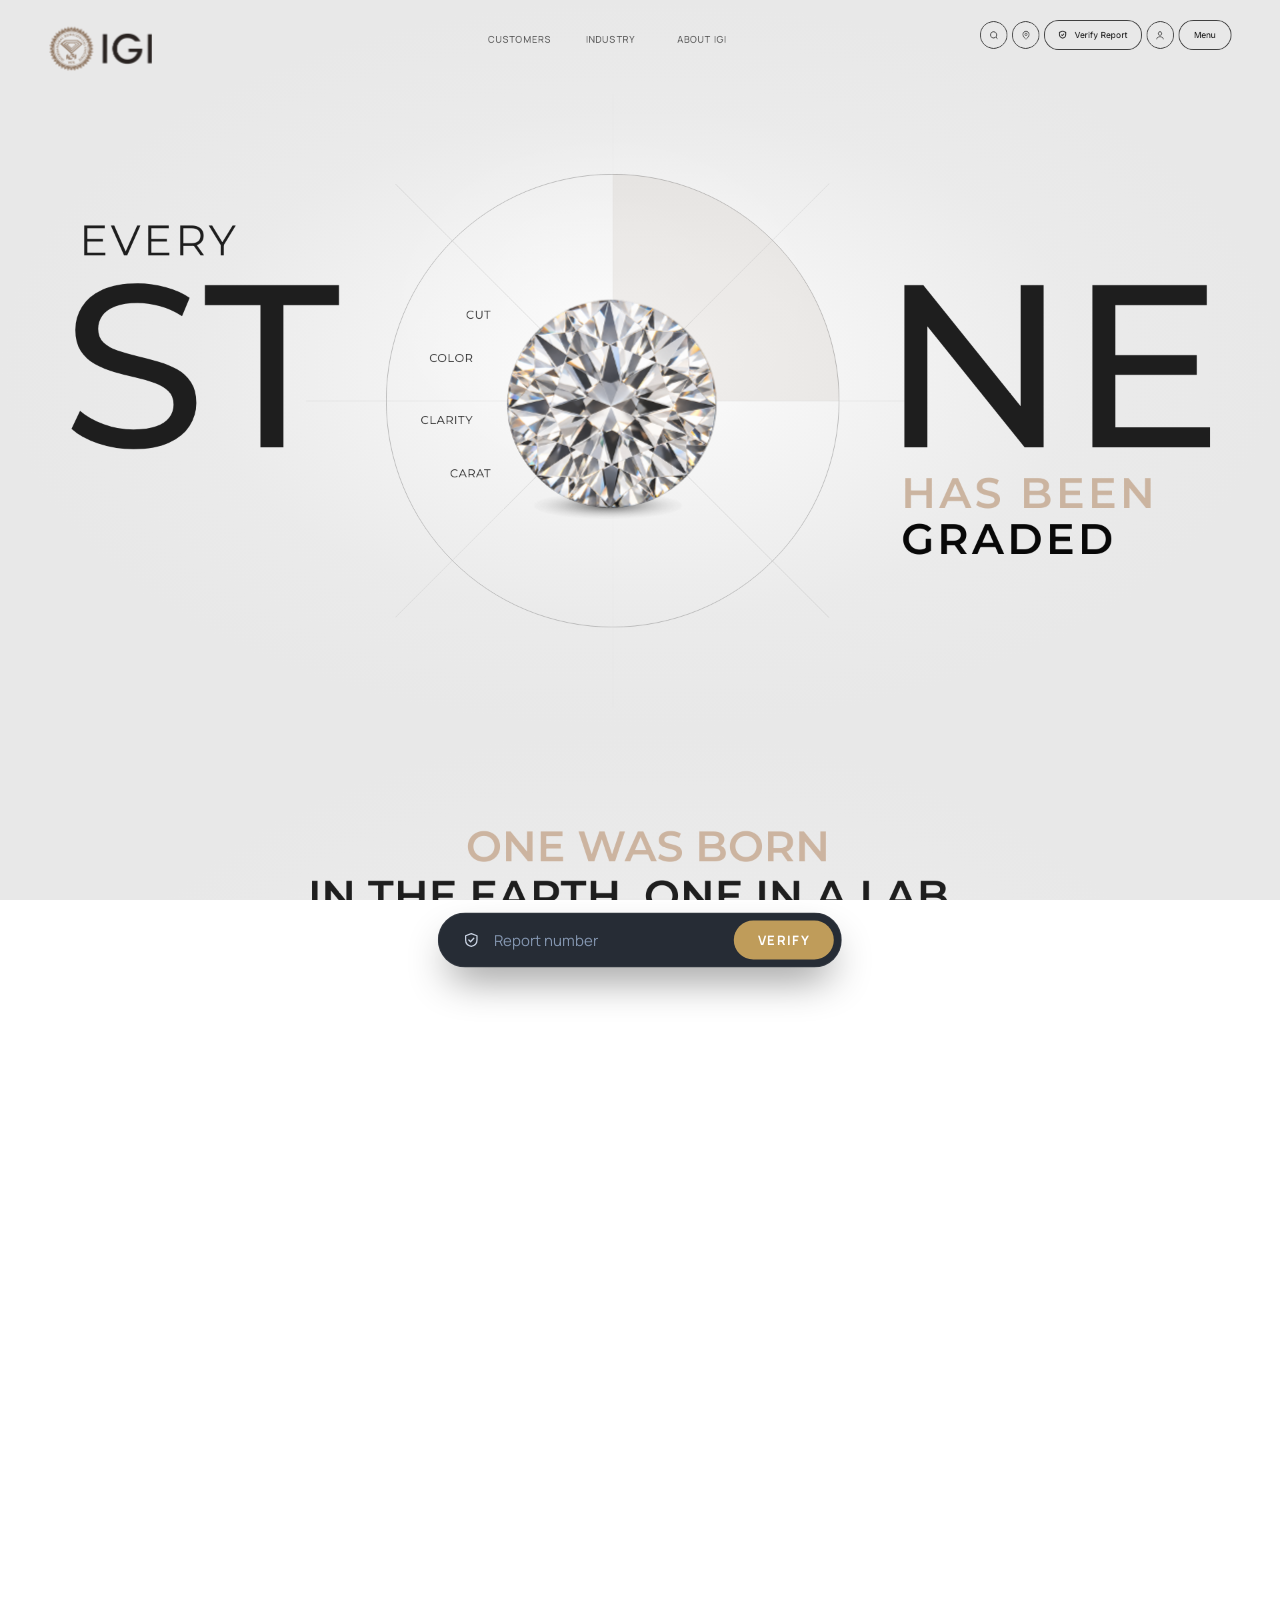
==== commit f67e42bc: "Watch video popup: use YouTube TRLGCKz0ZbI Co-Authored-By: Claude Sonnet 5.5 <noreply@anthropic.com>" ====
--- a/index.html
+++ b/index.html
@@ -137,7 +137,7 @@
 <article class="rcard" data-i="8" style="left:1252px;top:3946px;width:569px;height:888px;z-index:92"><div class="a rcirc" style="left:0;top:0;width:569px;height:569px"><img src="assets/ellipse18.svg" alt="" class="fill"></div><div class="a eyebrow rtx" style="left:135px;top:97px">Nine</div><div class="a h50 ct rtx rtitle" style="left:135px;top:163px;width:350px">Pearl<br>Report</div><div class="a body rtx" style="left:145px;top:330px;width:301px;font-size:16px;line-height:28.1px">Pearl type, size, shape, lustre, surface and colour.</div><div class="a eyebrow rtx" style="left:145px;top:440px;width:129px"><a href="#">Learn more</a></div><div class="a rc rlab" style="left:226px;top:628px;width:44px;height:201px"><div class="eyebrow" style="transform:rotate(-90deg);width:201px;height:44px;overflow:visible;text-align:left">Pearl</div></div><div class="a" style="left:284.5px;top:569px;width:0;height:319px"><div style="position:absolute;left:0;top:0;width:319px;height:1px;transform-origin:0 0;transform:rotate(90deg)"><img class="ln" src="assets/vector2.svg" alt=""></div></div></article>
 </div>
 <div class="a" id="moment" style="left:0;top:0;width:1920px">
-<div class="a" style="left:0;top:4834px;width:1920px;height:1174px;overflow:hidden"><img src="assets/moment.png" alt="" class="a" style="left:0;top:0;width:1920px;height:1174px;max-width:none" draggable="false"><video class="a nopt" src="assets/moment.mp4" poster="assets/moment.png" autoplay muted loop playsinline preload="auto" disablepictureinpicture disableremoteplayback aria-hidden="true" tabindex="-1" style="left:0;top:0;width:1920px;height:1174px;max-width:none;object-fit:cover"></video></div>
+<div class="a" style="left:0;top:4834px;width:1920px;height:1174px;overflow:hidden"><img src="assets/moment.png" alt="" class="a" style="left:0;top:0;width:1920px;height:1174px;max-width:none" draggable="false"><video class="a nopt" src="assets/moment.mp4?v=2" id="momentvid" poster="assets/moment.png" muted playsinline preload="auto" disablepictureinpicture disableremoteplayback aria-hidden="true" tabindex="-1" style="left:0;top:0;width:1920px;height:1174px;max-width:none;object-fit:cover"></video></div>
 <div class="a eyebrow" style="left:276px;top:4971px">The Moment</div>
 <div class="a mont5" style="left:274px;top:5046px;width:1000px;font-size:103px;line-height:103.054px;color:#1e1e1e;white-space:nowrap">Somewhere,<br>Someone Is About<br>To Say &nbsp;<span style="color:#ccb4a0">Yes.</span></div>
 <div class="a man4" style="left:274px;top:5397px;width:728px;font-size:24px;line-height:46px;color:#111">Before they do, they deserve to know that what they’re holding is exactly what they were promised. It takes one number.</div>
@@ -170,7 +170,7 @@
 <div class="a man3" style="left:134px;top:8142px;width:760px;font-size:36px;line-height:50px;color:#6b6560">We don’t just grade diamonds — we teach the world how.</div>
 <a class="btn solid" href="#" style="left:130px;top:8289px;height:72px;padding:0 54px;gap:26px;font-size:16px;letter-spacing:3.2px;border-radius:60px"><span>EXPLORE THE CAMPUS</span><img src="assets/arrow.svg" alt="" class="btn-arrow" style="width:30px;height:30px"></a>
 <button class="btn ghost" id="gemgo" type="button" style="left:541px;top:8289px;height:72px;padding:0 54px;gap:22px;font-size:16px;letter-spacing:3.2px;border-radius:60px;border:1px solid #1e1e1e;background:none"><span>WATCH VIDEO</span><svg viewBox="0 0 24 24" width="22" height="22" class="btn-arrow" style="width:22px;height:22px"><path d="M7 4.5v15L19.5 12z" fill="currentColor"/></svg></button>
-<div class="a" id="gembd"></div><div class="a gem-vid" id="gemcard" style="left:541px;top:8289px;width:384px;height:72px;overflow:hidden;border-radius:30px;background:#d8d4cf;border:0;box-shadow:0 30px 70px rgba(120,90,50,.18)"><div id="gemyt" data-yt="4XTCtpBPiKc"></div><img id="gempos" class="cover" src="assets/hero/circle/poster-image-lady.png" alt="" draggable="false"><div id="gemlab"><span>Watch the craft · 01:21</span></div><button id="gemx" type="button" aria-label="Close video"><svg viewBox="0 0 24 24" width="24" height="24"><path d="M5 5l14 14M19 5L5 19" stroke="#fff" stroke-width="2" stroke-linecap="round" fill="none"/></svg></button></div>
+<div class="a" id="gembd"></div><div class="a gem-vid" id="gemcard" style="left:541px;top:8289px;width:384px;height:72px;overflow:hidden;border-radius:30px;background:#d8d4cf;border:0;box-shadow:0 30px 70px rgba(120,90,50,.18)"><div id="gemyt" data-yt="TRLGCKz0ZbI"></div><img id="gempos" class="cover" src="assets/hero/circle/poster-image-lady.png" alt="" draggable="false"><div id="gemlab"><span>Watch the craft · 01:21</span></div><button id="gemx" type="button" aria-label="Close video"><svg viewBox="0 0 24 24" width="24" height="24"><path d="M5 5l14 14M19 5L5 19" stroke="#fff" stroke-width="2" stroke-linecap="round" fill="none"/></svg></button></div>
 </div>
 <section class="a" id="trade" style="left:0;top:8143px;width:1920px;height:2745px;background:#f4f4f4">
 <img src="assets/list/main.png" alt="" class="a" style="left:962px;top:138px;width:767px;height:713px;max-width:none" draggable="false">
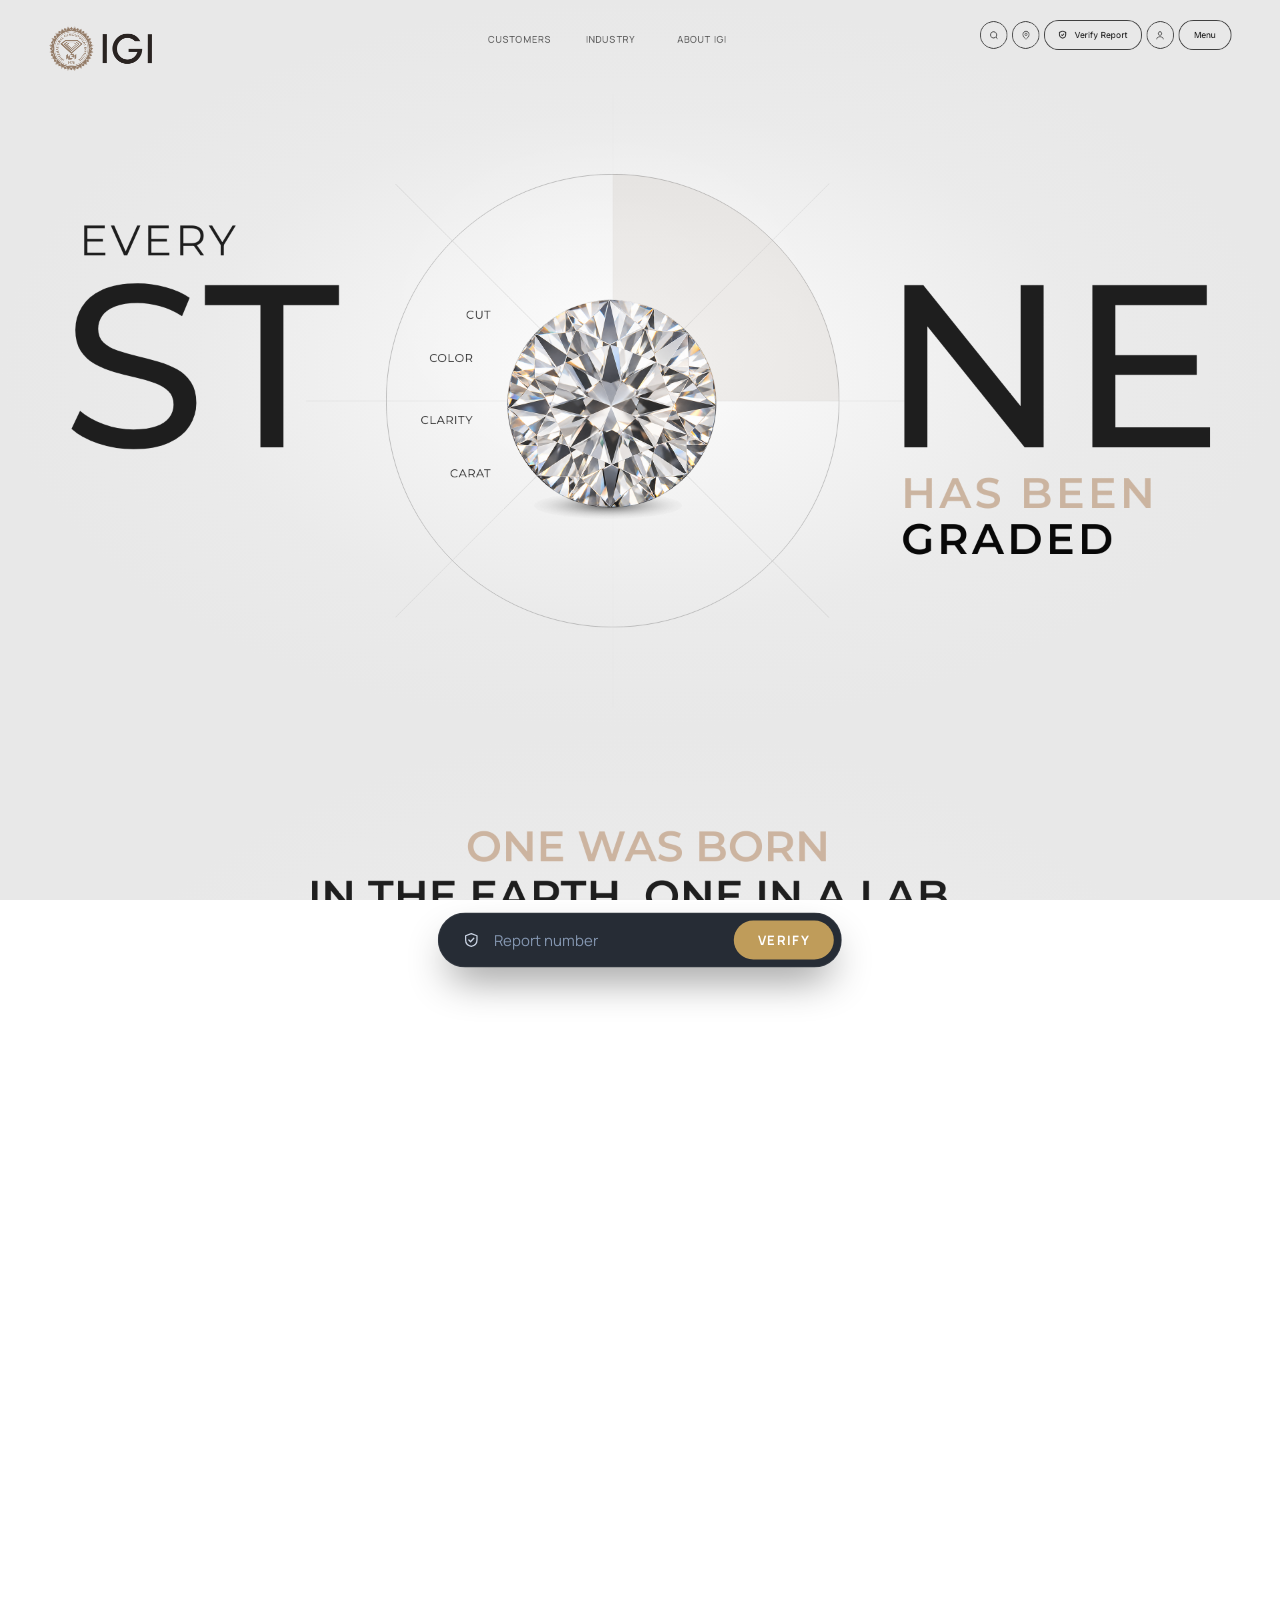
==== commit 1d8f4b09: "Hero copy: HAS VALUE Co-Authored-By: Claude Sonnet 5.5 <noreply@anthropic.com>" ====
--- a/index.html
+++ b/index.html
@@ -35,7 +35,7 @@
 <div class="a mont6 caps nw hc" data-i="1" style="left:1352px;top:705px;font-size:63.8px;line-height:69px;letter-spacing:5px;color:#cbb4a0">Has</div>
 <div class="a mont6 caps nw hc" data-i="1" style="left:1352px;top:774px;font-size:63.8px;line-height:69px;letter-spacing:5px;color:#080808">fairness</div>
 <div class="a mont6 caps nw hc" data-i="2" style="left:1352px;top:705px;font-size:63.8px;line-height:69px;letter-spacing:5px;color:#cbb4a0">Has</div>
-<div class="a mont6 caps nw hc" data-i="2" style="left:1352px;top:774px;font-size:63.8px;line-height:69px;letter-spacing:5px;color:#080808">values</div>
+<div class="a mont6 caps nw hc" data-i="2" style="left:1352px;top:774px;font-size:63.8px;line-height:69px;letter-spacing:5px;color:#080808">value</div>
 <div class="a mont6 caps nw hc" data-i="3" style="left:1352px;top:705px;font-size:63.8px;line-height:69px;letter-spacing:5px;color:#cbb4a0">Has</div>
 <div class="a mont6 caps nw hc" data-i="3" style="left:1352px;top:774px;font-size:63.8px;line-height:69px;letter-spacing:5px;color:#080808">protection</div>
 <div class="a mont6 caps nw hc" data-i="4" style="left:1352px;top:705px;font-size:63.8px;line-height:69px;letter-spacing:5px;color:#cbb4a0">Has</div>
